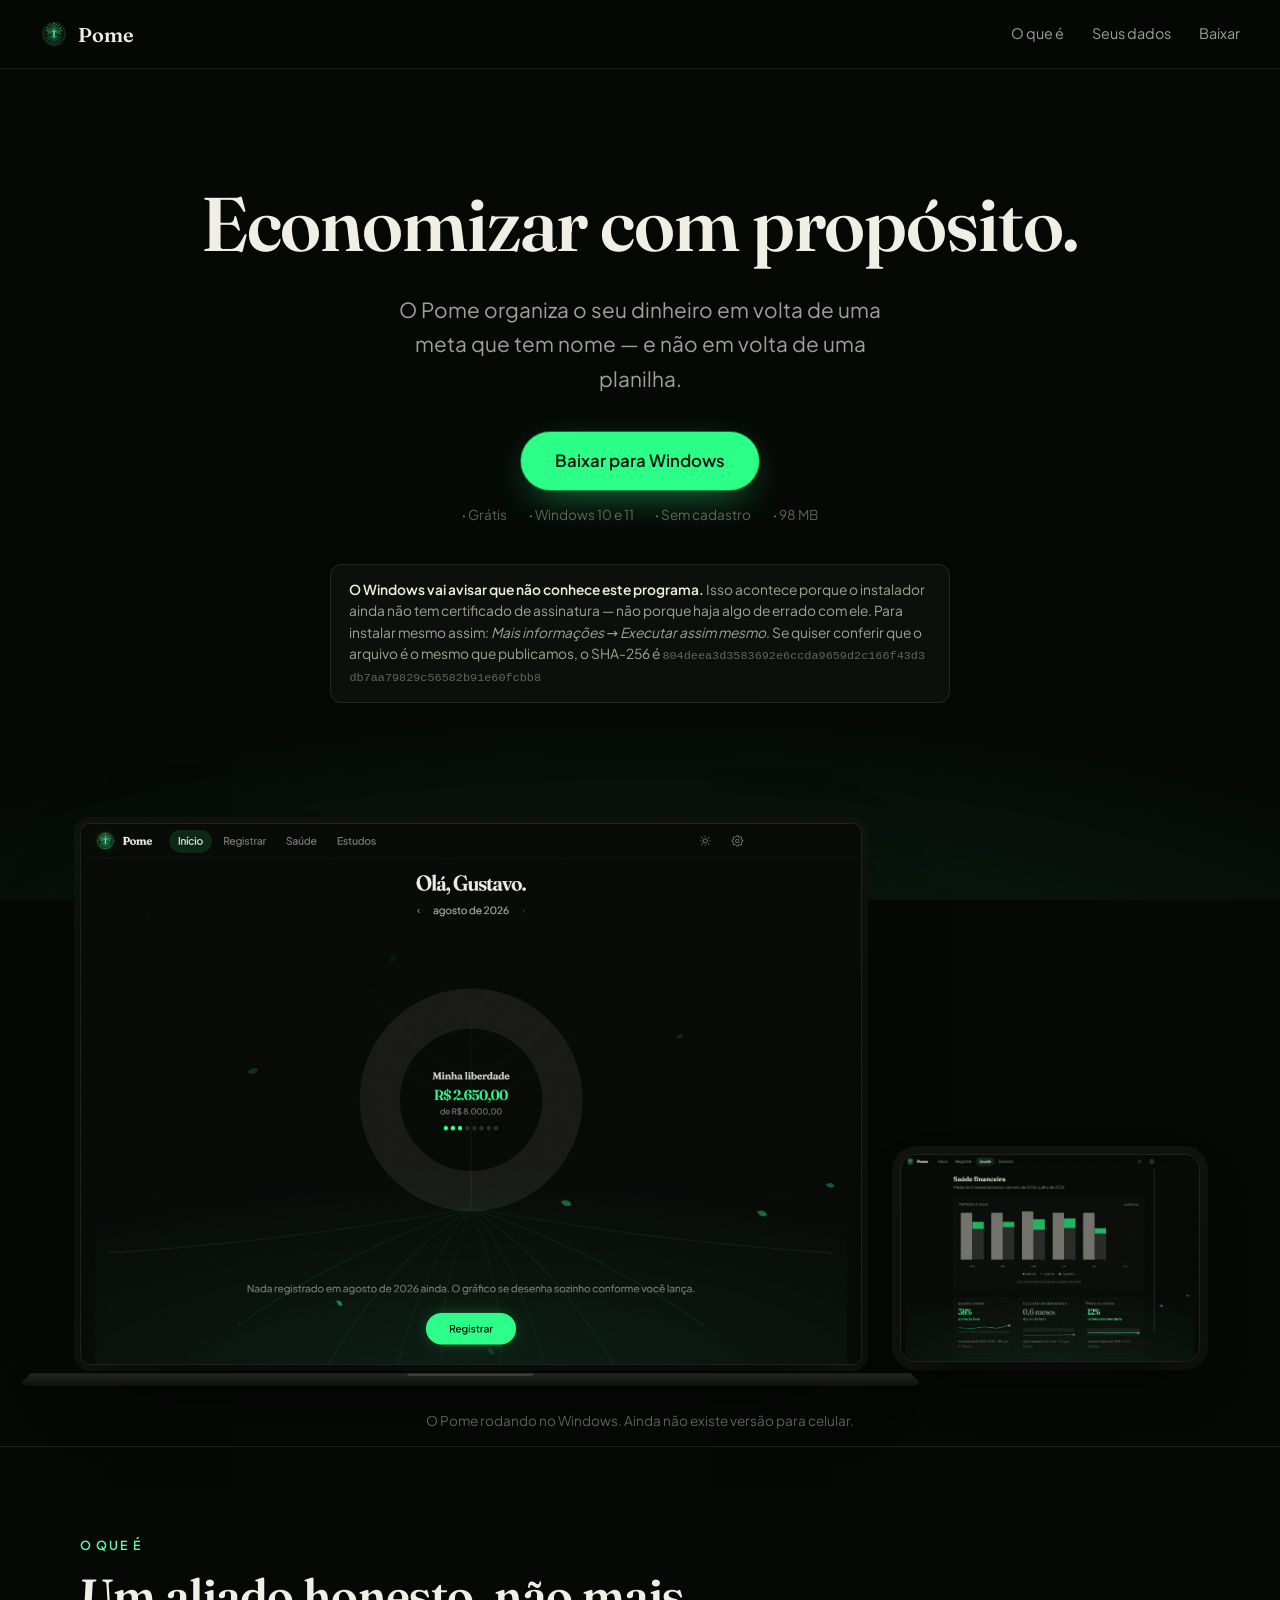
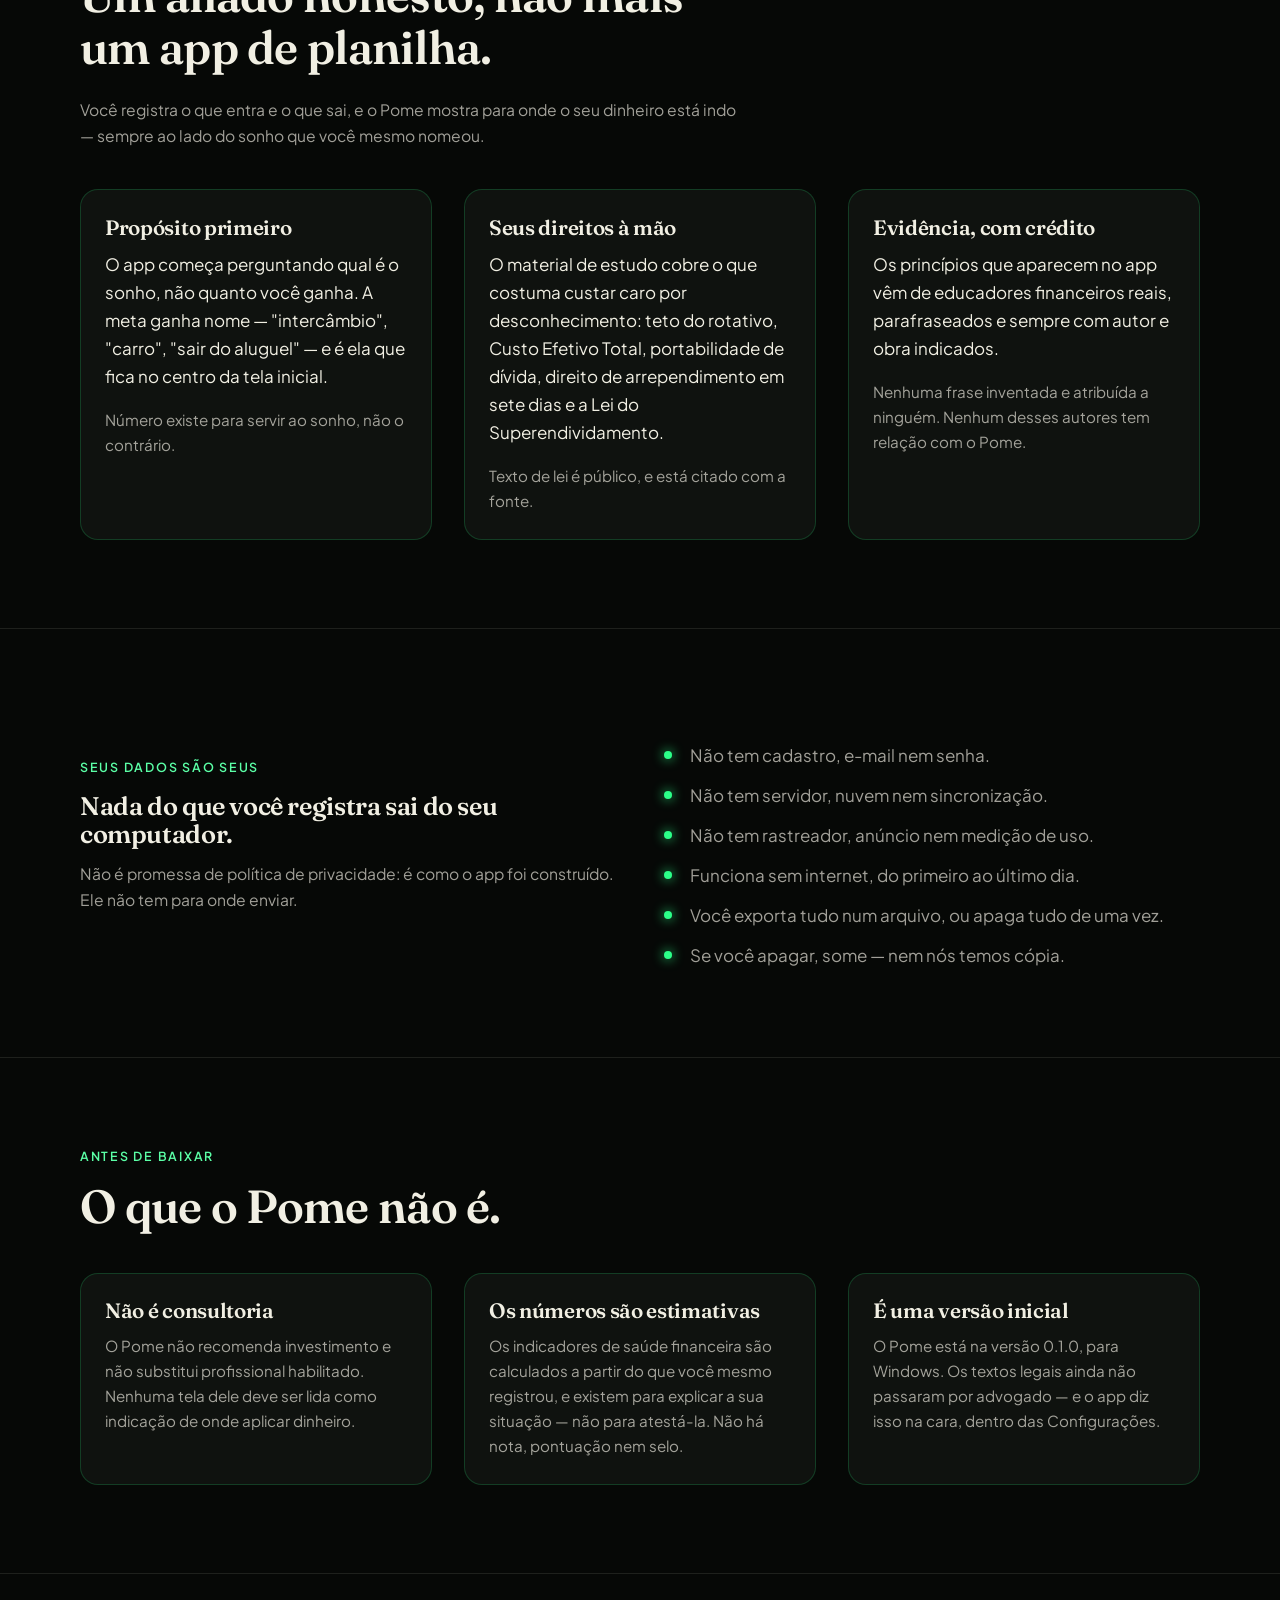
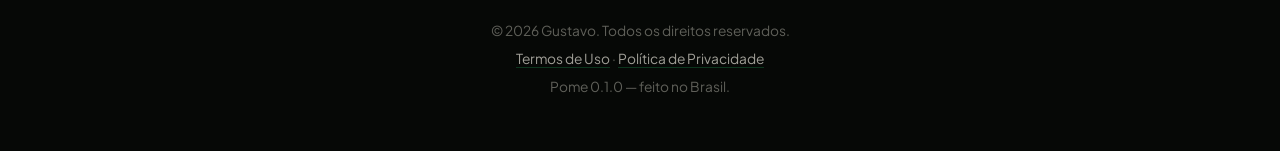
==== index.html @ c5eae6fc "site: primeira publicação A página do Pome, as duas páginas legais e o instalador para Windows.  O q" ====
<!doctype html>
<!--
  Página inicial do site do Pome.

  Escrita à mão — texto de divulgação é redação, e não tem fonte no app. O que
  TEM fonte no app é gerado: os termos, a política e a paleta saem de
  `npm run site`. Ver `scripts/gerar-site.ts`.

  Regra deste arquivo: toda afirmação aqui precisa ser verdadeira sobre o app
  como ele é hoje. Nada de "em breve para Android", nada de depoimento, nada de
  número de usuários, nada de nota ou score — o app não tem nenhum dos quatro.
-->
<html lang="pt-BR">
<head>
  <meta charset="utf-8">
  <meta name="viewport" content="width=device-width, initial-scale=1">
  <title>Pome — economizar com propósito</title>
  <meta name="description" content="Aplicativo gratuito de organização financeira pessoal para Windows. Seus dados ficam no seu computador: sem cadastro, sem servidor, sem rastreador.">
  <meta name="theme-color" content="#060806">

  <meta property="og:title" content="Pome — economizar com propósito">
  <meta property="og:description" content="Organize seu dinheiro em volta de uma meta com nome. Grátis, para Windows, e sem enviar nada para lugar nenhum.">
  <meta property="og:image" content="assets/marca/pome-icone.png">
  <meta property="og:type" content="website">
  <meta property="og:locale" content="pt_BR">

  <link rel="icon" href="assets/marca/pome-icone.svg" type="image/svg+xml">
  <link rel="stylesheet" href="assets/tokens.css">
  <link rel="stylesheet" href="estilo.css">
</head>
<body>
  <header class="barra">
    <a class="marca" href="index.html">
      <img src="assets/marca/pome-emblema.svg" alt="" width="28" height="28">
      <span>Pome</span>
    </a>
    <nav>
      <a href="#o-que-e">O que é</a>
      <a href="#dados">Seus dados</a>
      <a href="#baixar">Baixar</a>
    </nav>
  </header>

  <main>
    <!-- ── Hero ────────────────────────────────────────────────── -->
    <div class="hero envolucro" id="baixar">
      <h1>Economizar com propósito.</h1>
      <p class="linha-fina">
        O Pome organiza o seu dinheiro em volta de uma meta que tem nome — e não
        em volta de uma planilha.
      </p>

      <div class="baixar">
        <!-- O endereço, o tamanho e a impressão digital são preenchidos por
             `assets/versao.js`, que `npm run site` gera medindo o instalador
             de verdade. Nada disso é digitado aqui. -->
        <a class="botao" id="botao-baixar" href="#" download>
          Baixar para Windows
        </a>
        <p class="selos">
          <span>Grátis</span>
          <span>Windows 10 e 11</span>
          <span>Sem cadastro</span>
          <span id="selo-tamanho">98 MB</span>
        </p>
      </div>

      <p class="aviso-windows" id="aviso-windows">
        <strong>O Windows vai avisar que não conhece este programa.</strong>
        Isso acontece porque o instalador ainda não tem certificado de
        assinatura — não porque haja algo de errado com ele. Para instalar
        mesmo assim: <em>Mais informações</em> → <em>Executar assim mesmo</em>.
        Se quiser conferir que o arquivo é o mesmo que publicamos, o SHA-256 é
        <span class="impressao" id="impressao">—</span>
      </p>
    </div>

    <!-- ── Os aparelhos ────────────────────────────────────────── -->
    <div class="envolucro">
      <div class="aparelhos">
        <div class="notebook">
          <div class="tela">
            <img src="assets/telas/home.png" width="1359" height="942"
                 alt="Tela inicial do Pome: a meta 'Minha liberdade' no centro de um anel, com o valor guardado e o mês em foco.">
          </div>
          <div class="base"></div>
        </div>

        <div class="tablet">
          <div class="tela">
            <img src="assets/telas/saude.png" width="1359" height="942"
                 alt="Tela de saúde financeira do Pome: gráfico de entradas e saídas por mês e três indicadores com a faixa recomendada.">
          </div>
        </div>
      </div>
      <p class="legenda">
        O Pome rodando no Windows. Ainda não existe versão para celular.
      </p>
    </div>

    <!-- ── Os três diferenciais ────────────────────────────────── -->
    <section class="faixa" id="o-que-e">
      <div class="envolucro">
        <p class="olho">O que é</p>
        <h2>Um aliado honesto, não mais um app de planilha.</h2>
        <p class="sobrio" style="max-width: 60ch">
          Você registra o que entra e o que sai, e o Pome mostra para onde o seu
          dinheiro está indo — sempre ao lado do sonho que você mesmo nomeou.
        </p>

        <div class="tres">
          <article class="cartao">
            <h3>Propósito primeiro</h3>
            <p>
              O app começa perguntando qual é o sonho, não quanto você ganha. A
              meta ganha nome — "intercâmbio", "carro", "sair do aluguel" — e é
              ela que fica no centro da tela inicial.
            </p>
            <p>Número existe para servir ao sonho, não o contrário.</p>
          </article>

          <article class="cartao">
            <h3>Seus direitos à mão</h3>
            <p>
              O material de estudo cobre o que costuma custar caro por
              desconhecimento: teto do rotativo, Custo Efetivo Total,
              portabilidade de dívida, direito de arrependimento em sete dias e
              a Lei do Superendividamento.
            </p>
            <p>Texto de lei é público, e está citado com a fonte.</p>
          </article>

          <article class="cartao">
            <h3>Evidência, com crédito</h3>
            <p>
              Os princípios que aparecem no app vêm de educadores financeiros
              reais, parafraseados e sempre com autor e obra indicados.
            </p>
            <p>
              Nenhuma frase inventada e atribuída a ninguém. Nenhum desses
              autores tem relação com o Pome.
            </p>
          </article>
        </div>
      </div>
    </section>

    <!-- ── Privacidade como argumento ──────────────────────────── -->
    <section class="faixa" id="dados">
      <div class="envolucro duas-colunas">
        <div>
          <p class="olho">Seus dados são seus</p>
          <h2>Nada do que você registra sai do seu computador.</h2>
          <p class="sobrio">
            Não é promessa de política de privacidade: é como o app foi
            construído. Ele não tem para onde enviar.
          </p>
        </div>
        <ul class="lista-limpa">
          <li>Não tem cadastro, e-mail nem senha.</li>
          <li>Não tem servidor, nuvem nem sincronização.</li>
          <li>Não tem rastreador, anúncio nem medição de uso.</li>
          <li>Funciona sem internet, do primeiro ao último dia.</li>
          <li>Você exporta tudo num arquivo, ou apaga tudo de uma vez.</li>
          <li>Se você apagar, some — nem nós temos cópia.</li>
        </ul>
      </div>
    </section>

    <!-- ── Os limites, ditos por nós mesmos ────────────────────── -->
    <section class="faixa">
      <div class="envolucro">
        <p class="olho">Antes de baixar</p>
        <h2>O que o Pome não é.</h2>
        <div class="tres">
          <article class="cartao">
            <h3>Não é consultoria</h3>
            <p>
              O Pome não recomenda investimento e não substitui profissional
              habilitado. Nenhuma tela dele deve ser lida como indicação de onde
              aplicar dinheiro.
            </p>
          </article>
          <article class="cartao">
            <h3>Os números são estimativas</h3>
            <p>
              Os indicadores de saúde financeira são calculados a partir do que
              você mesmo registrou, e existem para explicar a sua situação — não
              para atestá-la. Não há nota, pontuação nem selo.
            </p>
          </article>
          <article class="cartao">
            <h3>É uma versão inicial</h3>
            <p>
              O Pome está na versão <span id="versao-inline">0.1.0</span>, para
              Windows. Os textos legais ainda não passaram por advogado — e o
              app diz isso na cara, dentro das Configurações.
            </p>
          </article>
        </div>
      </div>
    </section>
  </main>

  <footer class="rodape">
    <p id="direitos">© 2026 Gustavo. Todos os direitos reservados.</p>
    <p>
      <a href="termos.html">Termos de Uso</a> ·
      <a href="privacidade.html">Política de Privacidade</a>
    </p>
    <p>Pome <span id="versao-rodape">0.1.0</span> — feito no Brasil.</p>
  </footer>

  <script src="assets/versao.js"></script>
  <script>
    /*
     * Nada aqui é digitado à mão.
     *
     * `assets/versao.js` é GERADO por `npm run site`, que lê o instalador de
     * verdade em `release/` e mede dele a versão, o tamanho e o SHA-256. Um
     * hash digitado — ou esquecido depois de um build novo — faria a página
     * afirmar que o arquivo é outro; e como o instalador não é assinado, essa
     * impressão é a única conferência que a pessoa tem. Impressão errada é
     * pior que impressão nenhuma, porque parece verificação.
     *
     * Quando o instalador ainda não foi gerado, `POME_RELEASE` vem nulo e a
     * página assume o estado "em preparo" em vez de oferecer um link quebrado.
     */
    (function () {
      const r = window.POME_RELEASE;
      const botao = document.getElementById('botao-baixar');

      if (!r) {
        botao.removeAttribute('href');
        botao.setAttribute('aria-disabled', 'true');
        botao.textContent = 'Instalador em preparo';
        document.getElementById('aviso-windows').hidden = true;
        document.getElementById('selo-tamanho').textContent = '—';
        return;
      }

      botao.href = r.url;
      document.getElementById('selo-tamanho').textContent = r.tamanho;
      document.getElementById('impressao').textContent = r.sha256;
      document.getElementById('versao-inline').textContent = r.versao;
      document.getElementById('versao-rodape').textContent = r.versao;
    })();
  </script>
</body>
</html>
---- assets/tokens.css ----
/* GERADO por scripts/gerar-site.ts — não editar à mão.
   A paleta vem de src/theme/tokens.ts, que é a fonte única da marca. */
:root {
  --bg: #060806;
  --surface: #0F120F;
  --surface-alta: #161A16;
  --neon: #2BFF88;
  --neon-mid: #5BFFA6;
  --neon-soft: #8BFFC2;
  --neon-dim: rgba(43,255,136,0.18);
  --neon-wash: rgba(43,255,136,0.08);
  --cream: #F1EFE3;
  --cream-mid: rgba(241,239,227,0.66);
  --cream-soft: rgba(241,239,227,0.38);
  --border: rgba(43,255,136,0.18);
  --border-neutra: rgba(241,239,227,0.10);
  --entrada: #2BFF88;
  --saida: #FF6B6B;
  --atencao: #FFC857;
  --fonte-titulo: 'Fraunces', Georgia, serif;
  --fonte-corpo: 'Plus Jakarta Sans', system-ui, -apple-system, sans-serif;
}
---- estilo.css ----
/**
 * Folha de estilo do site do Pome.
 *
 * Escrita à mão. A paleta NÃO está aqui: ela vem de `assets/tokens.css`, que é
 * gerado de `src/theme/tokens.ts` por `npm run site`. Se uma cor precisar
 * mudar, ela muda no app — senão o site e o produto passam a discordar sobre
 * qual é o verde do Pome.
 *
 * Sem framework, sem build, sem requisição para fora: o site que anuncia um
 * app sem rastreador não pode pedir fonte emprestada a um terceiro que
 * registra o IP de quem visita.
 */

/* ── Fontes, servidas do próprio site ─────────────────────────── */

@font-face {
  font-family: 'Fraunces';
  src: url('assets/fontes/fraunces.woff2') format('woff2');
  font-weight: 100 900;
  font-display: swap;
}

@font-face {
  font-family: 'Plus Jakarta Sans';
  src: url('assets/fontes/plus-jakarta-sans.woff2') format('woff2');
  font-weight: 200 800;
  font-display: swap;
}

/* ── Base ──────────────────────────────────────────────────────── */

*,
*::before,
*::after {
  box-sizing: border-box;
}

body {
  margin: 0;
  background: var(--bg);
  color: var(--cream);
  font-family: var(--fonte-corpo);
  font-size: 17px;
  line-height: 1.65;
  -webkit-font-smoothing: antialiased;

  /* O halo verde subindo do rodapé é o mesmo do app: a árvore que ilumina o
     preto por baixo. Fixo, para não "descolar" da página durante a rolagem. */
  background-image: radial-gradient(
    120% 60% at 50% 118%,
    rgba(43, 255, 136, 0.16) 0%,
    rgba(43, 255, 136, 0.05) 38%,
    transparent 68%
  );
  background-attachment: fixed;
}

h1,
h2,
h3 {
  font-family: var(--fonte-titulo);
  font-weight: 600;
  line-height: 1.12;
  letter-spacing: -0.015em;
  margin: 0 0 0.5em;
}

p {
  margin: 0 0 1em;
}

a {
  color: var(--neon);
  text-decoration-color: var(--neon-dim);
  text-underline-offset: 3px;
}

a:hover {
  text-decoration-color: currentColor;
}

/* Foco visível é acessibilidade, não enfeite: quem navega por teclado precisa
   enxergar onde está. */
:focus-visible {
  outline: 2px solid var(--neon);
  outline-offset: 3px;
  border-radius: 4px;
}

img {
  max-width: 100%;
  height: auto;
  display: block;
}

.envolucro {
  width: min(1120px, 100% - 2.5rem);
  margin-inline: auto;
}

/* ── Barra do topo ─────────────────────────────────────────────── */

.barra {
  display: flex;
  align-items: center;
  justify-content: space-between;
  gap: 1rem;
  padding: 1.1rem clamp(1.25rem, 4vw, 2.5rem);
  border-bottom: 1px solid var(--border-neutra);
  position: sticky;
  top: 0;
  z-index: 10;
  background: rgba(6, 8, 6, 0.82);
  backdrop-filter: blur(10px);
}

.marca {
  display: inline-flex;
  align-items: center;
  gap: 0.6rem;
  color: var(--cream);
  text-decoration: none;
  font-family: var(--fonte-titulo);
  font-weight: 600;
  font-size: 1.25rem;
}

.barra nav {
  display: flex;
  gap: clamp(0.9rem, 3vw, 1.75rem);
  font-size: 0.9rem;
}

.barra nav a {
  color: var(--cream-mid);
  text-decoration: none;
}

.barra nav a:hover {
  color: var(--cream);
}

/* ── Hero ──────────────────────────────────────────────────────── */

.hero {
  padding: clamp(3.5rem, 11vw, 7rem) 0 clamp(2rem, 5vw, 3.5rem);
  text-align: center;
}

.hero h1 {
  font-size: clamp(2.6rem, 7.5vw, 4.75rem);
  margin-bottom: 0.35em;
}

.hero .linha-fina {
  font-size: clamp(1.05rem, 2.4vw, 1.3rem);
  color: var(--cream-mid);
  max-width: 34ch;
  margin-inline: auto;
}

/* ── Download ──────────────────────────────────────────────────── */

.baixar {
  margin-top: 2.25rem;
  display: flex;
  flex-direction: column;
  align-items: center;
  gap: 0.85rem;
}

.botao {
  display: inline-flex;
  align-items: center;
  gap: 0.6rem;
  background: var(--neon);
  color: #04170c;
  font-weight: 600;
  font-size: 1.05rem;
  padding: 0.95rem 2.1rem;
  border-radius: 999px;
  text-decoration: none;
  border: 0;
  cursor: pointer;
  transition: transform 0.15s ease, box-shadow 0.15s ease;
  box-shadow: 0 0 0 1px rgba(43, 255, 136, 0.35), 0 12px 40px -12px rgba(43, 255, 136, 0.55);
}

.botao:hover {
  transform: translateY(-1px);
  box-shadow: 0 0 0 1px rgba(43, 255, 136, 0.5), 0 16px 46px -12px rgba(43, 255, 136, 0.7);
}

.selos {
  display: flex;
  flex-wrap: wrap;
  justify-content: center;
  gap: 0.5rem 1.35rem;
  font-size: 0.85rem;
  color: var(--cream-soft);
}

.selos span::before {
  content: '· ';
  color: var(--neon-mid);
}

/* O aviso do SmartScreen. Some quando o instalador for assinado — até lá,
   esconder o aviso seria deixar a pessoa achar que baixou vírus. */
.aviso-windows {
  max-width: 62ch;
  margin: 1.5rem auto 0;
  padding: 0.9rem 1.15rem;
  border: 1px solid var(--border-neutra);
  border-radius: 12px;
  background: rgba(241, 239, 227, 0.03);
  font-size: 0.86rem;
  line-height: 1.55;
  color: var(--cream-mid);
  text-align: left;
}

.aviso-windows strong {
  color: var(--cream);
  font-weight: 600;
}

.impressao {
  font-family: ui-monospace, 'Cascadia Mono', Menlo, monospace;
  font-size: 0.74rem;
  color: var(--cream-soft);
  word-break: break-all;
}

/* ── Molduras dos aparelhos, em CSS puro ───────────────────────── */

.aparelhos {
  display: flex;
  align-items: flex-end;
  justify-content: center;
  gap: clamp(1rem, 3vw, 2.5rem);
  margin: clamp(2rem, 6vw, 4rem) 0 1rem;
  flex-wrap: wrap;
}

.notebook {
  width: min(720px, 100%);
  flex: 1 1 420px;
}

.notebook .tela,
.tablet .tela {
  background: #000;
  border: 1px solid rgba(241, 239, 227, 0.14);
  border-radius: 10px;
  overflow: hidden;
  box-shadow: 0 30px 80px -30px rgba(0, 0, 0, 0.9), 0 0 0 6px #101310;
}

/* A base do notebook: um trapézio, que é o que dá a leitura de "tampa aberta"
   sem precisar de imagem de aparelho nenhum — e sem imitar marca de ninguém. */
.notebook .base {
  height: 13px;
  margin: 8px auto 0;
  width: 116%;
  margin-left: -8%;
  background: linear-gradient(#232723, #0d100d);
  border-radius: 0 0 12px 12px;
  clip-path: polygon(1.5% 0, 98.5% 0, 100% 100%, 0 100%);
}

.notebook .base::after {
  content: '';
  display: block;
  width: 14%;
  height: 3px;
  margin: 0 auto;
  border-radius: 0 0 4px 4px;
  background: rgba(241, 239, 227, 0.12);
}

.tablet {
  width: min(330px, 60%);
  flex: 0 1 300px;
  padding-bottom: 1.5rem;
}

.tablet .tela {
  border-radius: 16px;
  box-shadow: 0 24px 60px -24px rgba(0, 0, 0, 0.9), 0 0 0 8px #101310;
}

.legenda {
  text-align: center;
  font-size: 0.85rem;
  color: var(--cream-soft);
  margin-top: 1.5rem;
}

/* ── Seções ────────────────────────────────────────────────────── */

section.faixa {
  padding: clamp(3rem, 8vw, 5.5rem) 0;
  border-top: 1px solid var(--border-neutra);
}

section.faixa > .envolucro > h2 {
  font-size: clamp(1.9rem, 4.5vw, 2.9rem);
  max-width: 20ch;
}

.olho {
  font-size: 0.78rem;
  letter-spacing: 0.14em;
  text-transform: uppercase;
  color: var(--neon-mid);
  margin-bottom: 0.9rem;
  font-weight: 600;
}

.tres {
  display: grid;
  grid-template-columns: repeat(auto-fit, minmax(270px, 1fr));
  gap: clamp(1.25rem, 3vw, 2rem);
  margin-top: 2.5rem;
}

.cartao {
  background: var(--surface);
  border: 1px solid var(--border);
  border-radius: 18px;
  padding: 1.6rem 1.5rem;
}

.cartao h3 {
  font-size: 1.3rem;
}

.cartao p:last-child {
  margin-bottom: 0;
  color: var(--cream-mid);
  font-size: 0.95rem;
}

.duas-colunas {
  display: grid;
  grid-template-columns: repeat(auto-fit, minmax(300px, 1fr));
  gap: clamp(1.5rem, 4vw, 3rem);
  align-items: center;
}

.lista-limpa {
  list-style: none;
  padding: 0;
  margin: 1.5rem 0 0;
  display: grid;
  gap: 0.75rem;
}

.lista-limpa li {
  padding-left: 1.6rem;
  position: relative;
  color: var(--cream-mid);
}

.lista-limpa li::before {
  content: '';
  position: absolute;
  left: 0;
  top: 0.62em;
  width: 8px;
  height: 8px;
  border-radius: 50%;
  background: var(--neon);
  box-shadow: 0 0 12px var(--neon);
}

.sobrio {
  color: var(--cream-mid);
  font-size: 0.98rem;
}

/* ── Rodapé ────────────────────────────────────────────────────── */

.rodape {
  border-top: 1px solid var(--border-neutra);
  padding: 2.5rem clamp(1.25rem, 4vw, 2.5rem) 3rem;
  text-align: center;
  color: var(--cream-soft);
  font-size: 0.86rem;
}

.rodape p {
  margin: 0.35rem 0;
}

.rodape a {
  color: var(--cream-mid);
}

/* ── Páginas de documento (termos e privacidade) ───────────────── */

body.documento main {
  width: min(70ch, 100% - 2.5rem);
  margin-inline: auto;
  padding: clamp(2.5rem, 7vw, 4.5rem) 0 1rem;
}

body.documento h1 {
  font-size: clamp(2.1rem, 5.5vw, 3rem);
}

body.documento h2 {
  font-size: 1.35rem;
  margin-top: 2.5rem;
}

body.documento .meta {
  color: var(--cream-soft);
  font-size: 0.85rem;
  margin-top: -0.5em;
}

body.documento .resumo {
  background: var(--surface);
  border: 1px solid var(--border);
  border-radius: 16px;
  padding: 1.4rem 1.5rem 1.5rem;
  margin: 2rem 0 1rem;
}

body.documento .resumo h2 {
  margin-top: 0;
  font-size: 1.05rem;
  color: var(--neon-mid);
  letter-spacing: 0.06em;
  text-transform: uppercase;
}

body.documento .resumo ul {
  margin: 0;
  padding-left: 1.15rem;
  color: var(--cream-mid);
}

body.documento p {
  color: rgba(241, 239, 227, 0.86);
}

/* ── Movimento ─────────────────────────────────────────────────── */

@media (prefers-reduced-motion: reduce) {
  *,
  *::before,
  *::after {
    animation-duration: 0.001ms !important;
    animation-iteration-count: 1 !important;
    transition-duration: 0.001ms !important;
    scroll-behavior: auto !important;
  }
}
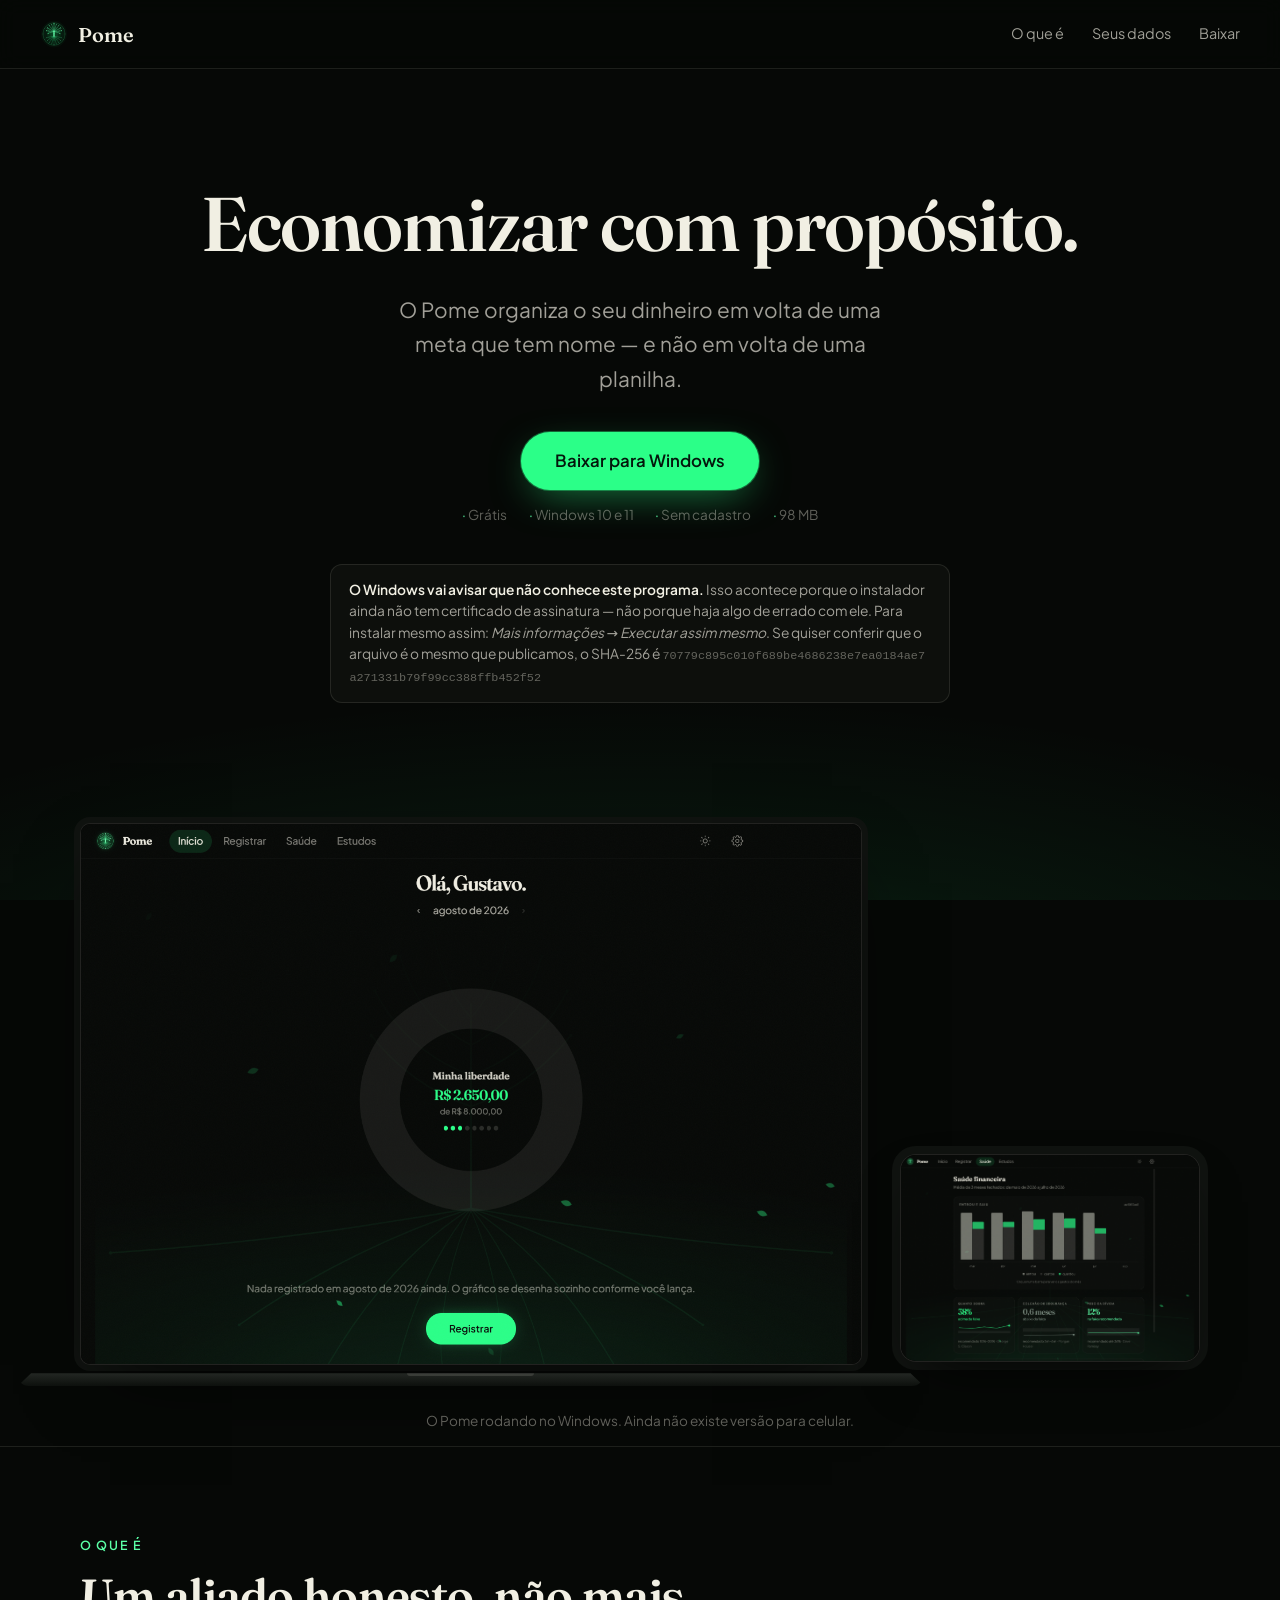
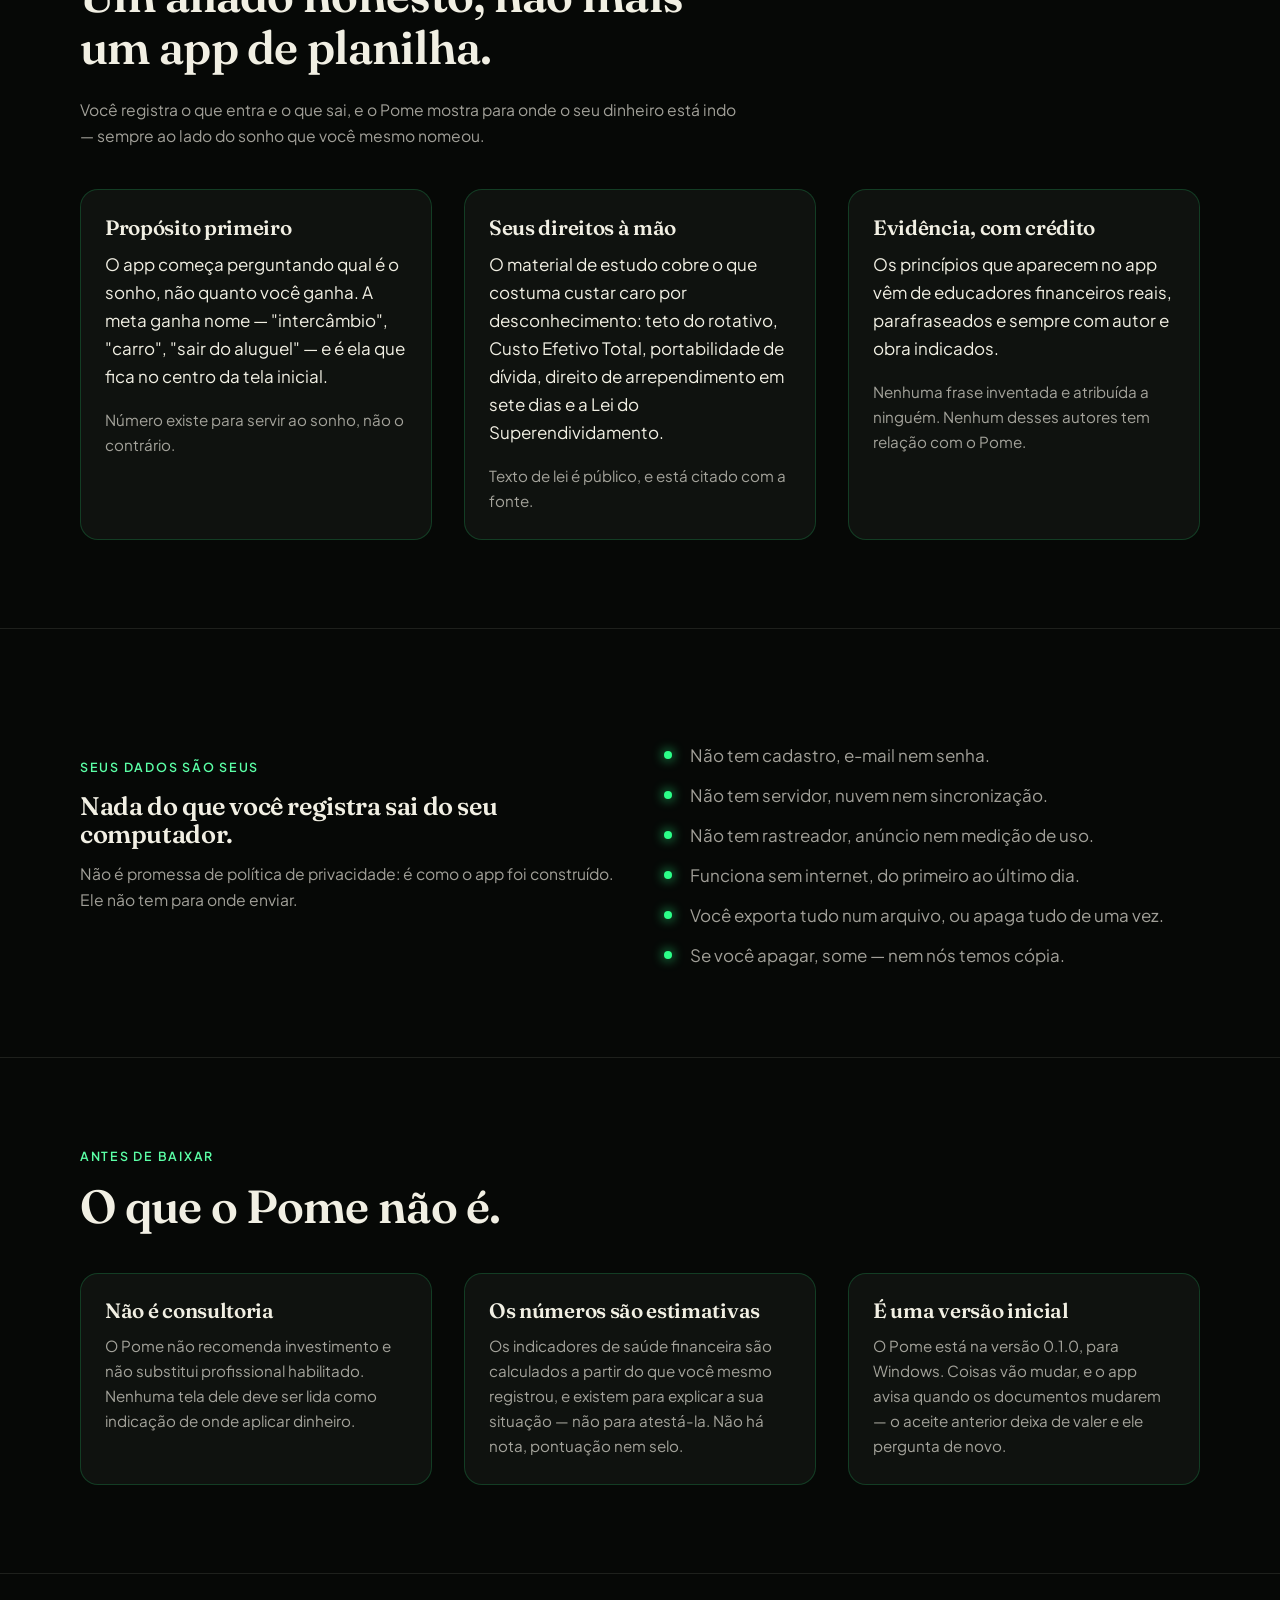
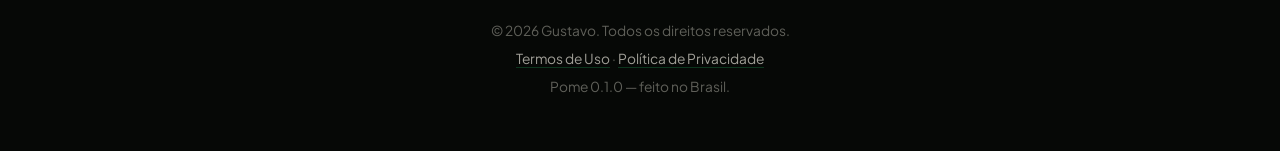
==== commit a74df5fc: "site: documentos na versão 2026-08-25, e o instalador reconstruído Saiu a seção "Pendente de revisão" ====
--- a/index.html
+++ b/index.html
@@ -193,8 +193,8 @@
             <h3>É uma versão inicial</h3>
             <p>
               O Pome está na versão <span id="versao-inline">0.1.0</span>, para
-              Windows. Os textos legais ainda não passaram por advogado — e o
-              app diz isso na cara, dentro das Configurações.
+              Windows. Coisas vão mudar, e o app avisa quando os documentos
+              mudarem — o aceite anterior deixa de valer e ele pergunta de novo.
             </p>
           </article>
         </div>
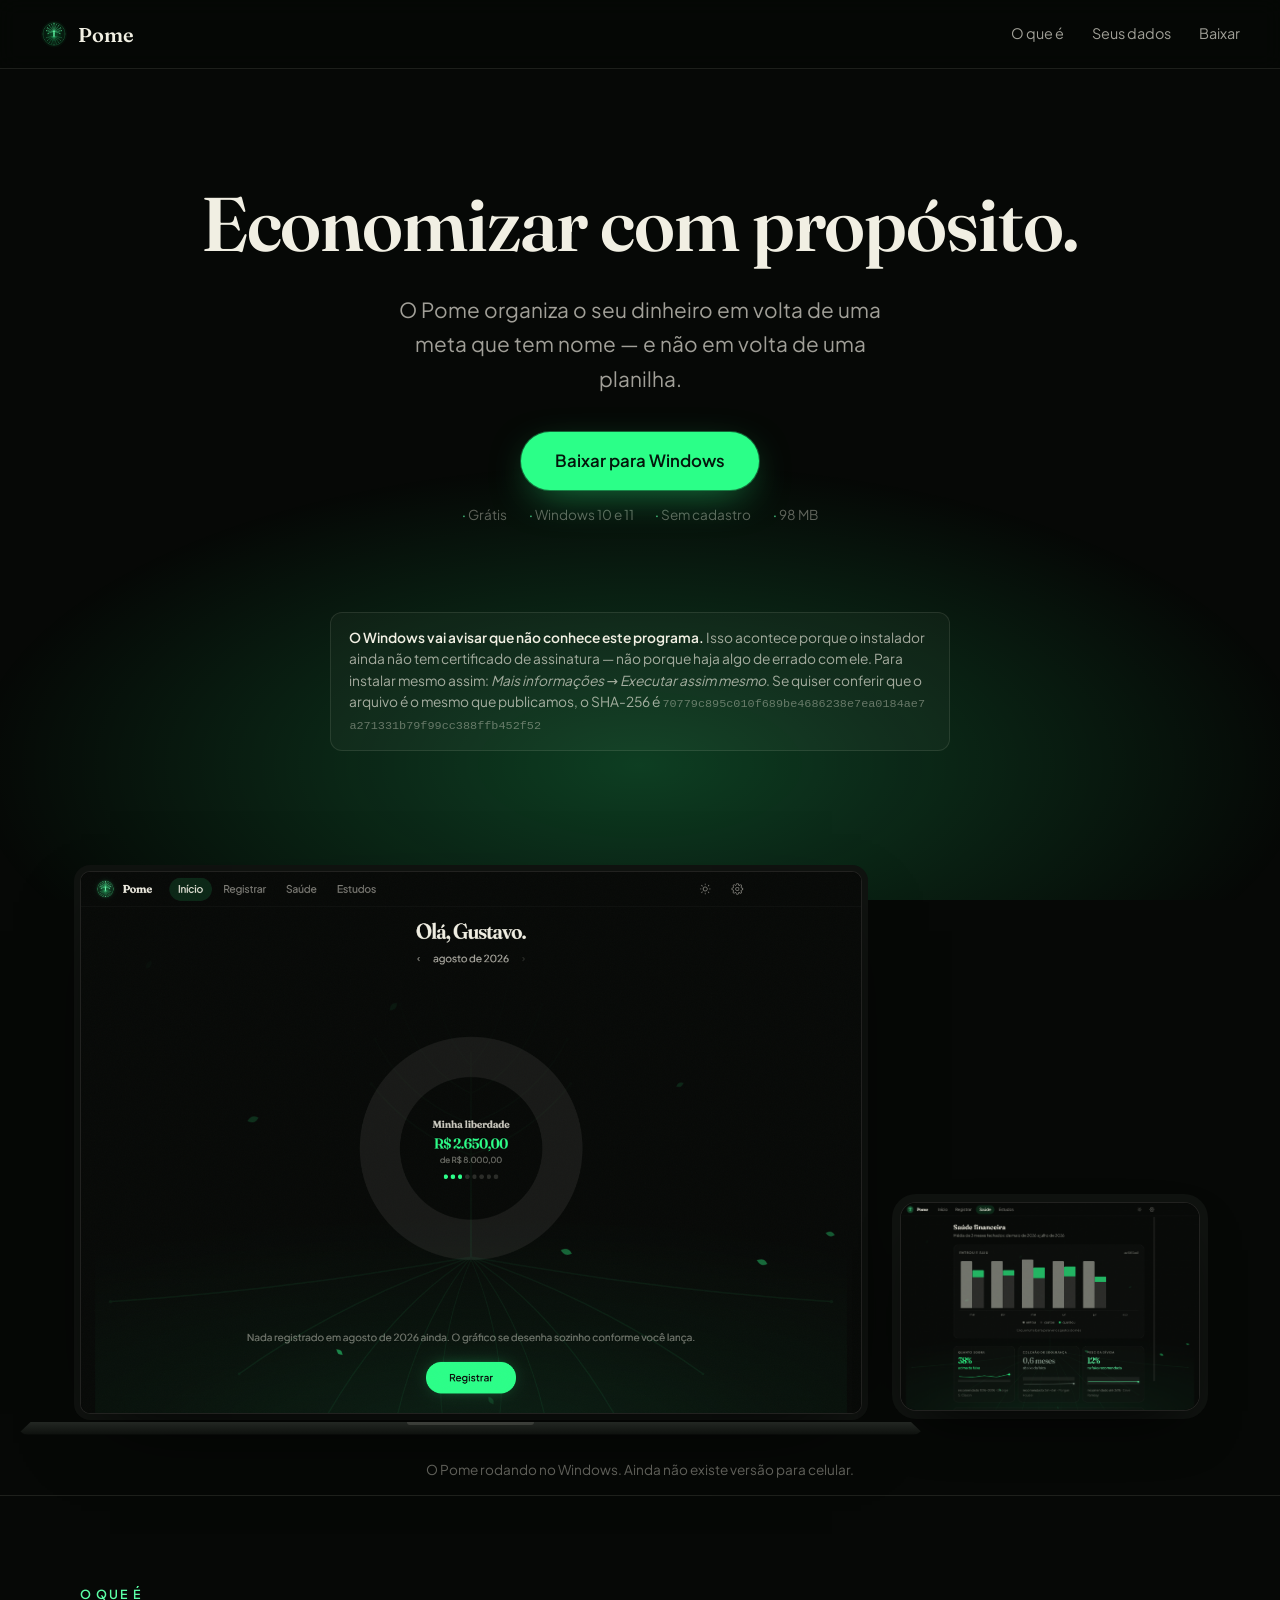
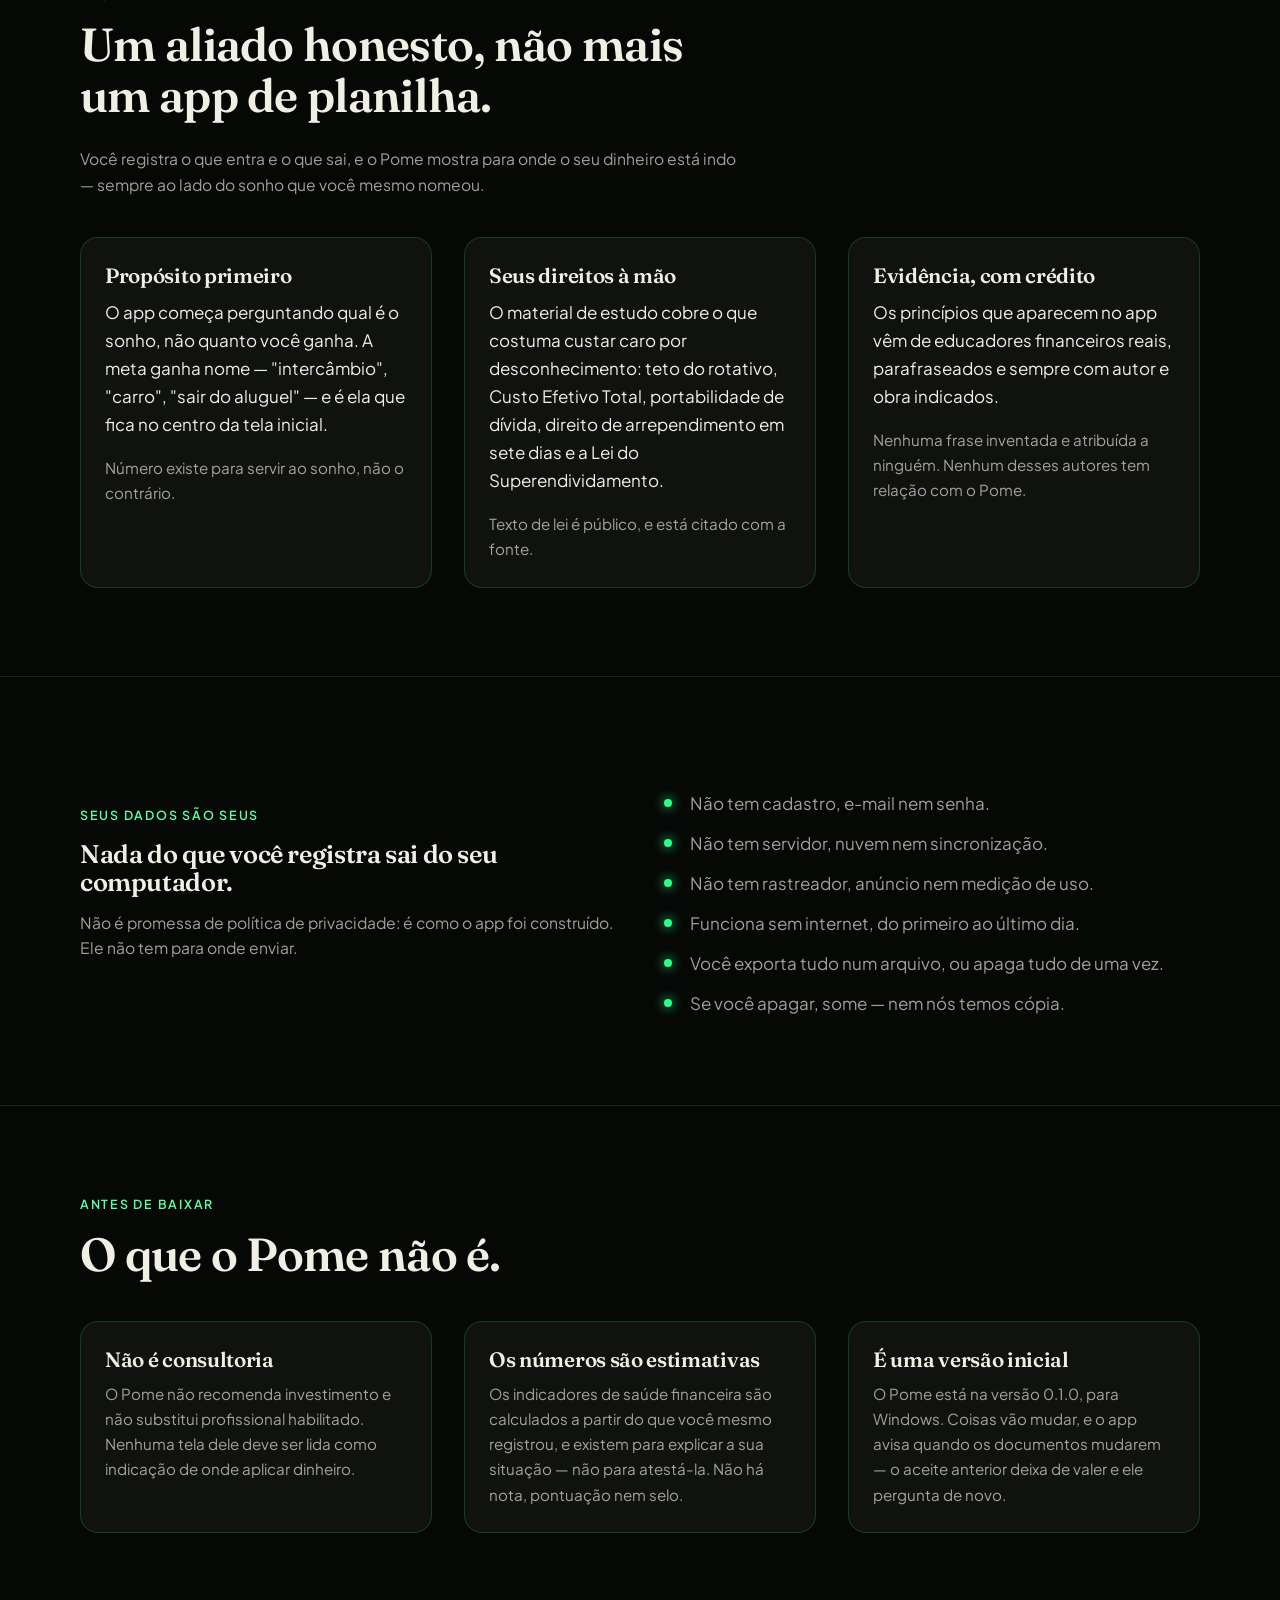
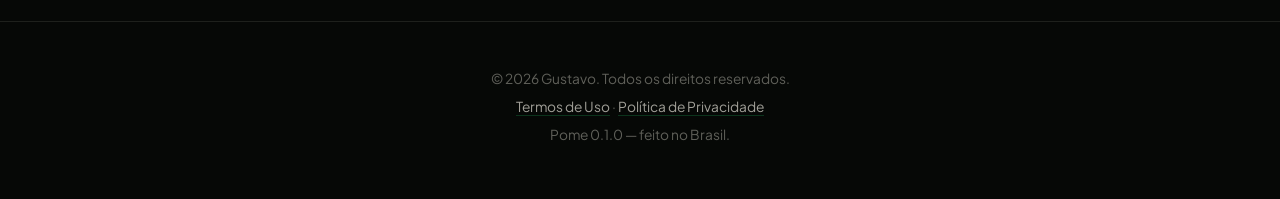
==== commit b75029d8: "site: o ambiente da árvore, e um botão que confirma o clique O halo do rodapé respira e oito folhas " ====
--- a/index.html
+++ b/index.html
@@ -29,6 +29,24 @@
   <link rel="stylesheet" href="estilo.css">
 </head>
 <body>
+  <!-- Decoração pura: não é narrada por leitor de tela e não intercepta
+       clique. As folhas usam o mesmo desenho da árvore do app — uma gota de
+       dois arcos — e cada uma carrega a própria duração e o próprio atraso,
+       porque dez folhas com o mesmo ritmo caem como se fossem uma só. Os
+       atrasos são negativos: a página abre com as folhas já em queda. -->
+  <div class="ambiente" aria-hidden="true">
+    <div class="halo"></div>
+
+    <span class="folha" style="left: 8%;  animation-duration: 26s; animation-delay: -4s;  --folha-opacidade: 0.30"><svg width="11" height="15" viewBox="0 0 12 16" fill="none"><path d="M6 1 C10 5, 10 11, 6 15 C2 11, 2 5, 6 1 Z" fill="currentColor" opacity="0.55"/><path d="M6 2 L6 14" stroke="currentColor" stroke-width="0.5" opacity="0.5"/></svg></span>
+    <span class="folha" style="left: 19%; animation-duration: 34s; animation-delay: -17s; --folha-opacidade: 0.20"><svg width="9" height="12" viewBox="0 0 12 16" fill="none"><path d="M6 1 C10 5, 10 11, 6 15 C2 11, 2 5, 6 1 Z" fill="currentColor" opacity="0.55"/></svg></span>
+    <span class="folha" style="left: 31%; animation-duration: 22s; animation-delay: -9s;  --folha-opacidade: 0.38"><svg width="13" height="17" viewBox="0 0 12 16" fill="none"><path d="M6 1 C10 5, 10 11, 6 15 C2 11, 2 5, 6 1 Z" fill="currentColor" opacity="0.55"/><path d="M6 2 L6 14" stroke="currentColor" stroke-width="0.5" opacity="0.5"/></svg></span>
+    <span class="folha" style="left: 44%; animation-duration: 30s; animation-delay: -22s; --folha-opacidade: 0.22"><svg width="10" height="13" viewBox="0 0 12 16" fill="none"><path d="M6 1 C10 5, 10 11, 6 15 C2 11, 2 5, 6 1 Z" fill="currentColor" opacity="0.55"/></svg></span>
+    <span class="folha" style="left: 57%; animation-duration: 24s; animation-delay: -2s;  --folha-opacidade: 0.34"><svg width="12" height="16" viewBox="0 0 12 16" fill="none"><path d="M6 1 C10 5, 10 11, 6 15 C2 11, 2 5, 6 1 Z" fill="currentColor" opacity="0.55"/><path d="M6 2 L6 14" stroke="currentColor" stroke-width="0.5" opacity="0.5"/></svg></span>
+    <span class="folha" style="left: 68%; animation-duration: 32s; animation-delay: -13s; --folha-opacidade: 0.18"><svg width="9" height="12" viewBox="0 0 12 16" fill="none"><path d="M6 1 C10 5, 10 11, 6 15 C2 11, 2 5, 6 1 Z" fill="currentColor" opacity="0.55"/></svg></span>
+    <span class="folha" style="left: 79%; animation-duration: 20s; animation-delay: -7s;  --folha-opacidade: 0.40"><svg width="12" height="16" viewBox="0 0 12 16" fill="none"><path d="M6 1 C10 5, 10 11, 6 15 C2 11, 2 5, 6 1 Z" fill="currentColor" opacity="0.55"/><path d="M6 2 L6 14" stroke="currentColor" stroke-width="0.5" opacity="0.5"/></svg></span>
+    <span class="folha" style="left: 90%; animation-duration: 28s; animation-delay: -19s; --folha-opacidade: 0.26"><svg width="10" height="14" viewBox="0 0 12 16" fill="none"><path d="M6 1 C10 5, 10 11, 6 15 C2 11, 2 5, 6 1 Z" fill="currentColor" opacity="0.55"/></svg></span>
+  </div>
+
   <header class="barra">
     <a class="marca" href="index.html">
       <img src="assets/marca/pome-emblema.svg" alt="" width="28" height="28">
@@ -63,6 +81,9 @@
           <span>Sem cadastro</span>
           <span id="selo-tamanho">98 MB</span>
         </p>
+        <!-- `aria-live` para que quem usa leitor de tela ouça a confirmação:
+             sem isso, o aviso aparece só para quem enxerga a tela. -->
+        <p class="confirmacao" id="confirmacao" role="status" aria-live="polite"></p>
       </div>
 
       <p class="aviso-windows" id="aviso-windows">
@@ -244,6 +265,38 @@
       document.getElementById('impressao').textContent = r.sha256;
       document.getElementById('versao-inline').textContent = r.versao;
       document.getElementById('versao-rodape').textContent = r.versao;
+
+      /*
+       * A confirmação do clique — e o que ela deliberadamente NÃO é.
+       *
+       * Não há barra de progresso: quem baixa é o navegador, e ele já mostra a
+       * dele. Uma segunda barra aqui seria um número inventado, porque esta
+       * página não tem como saber quantos bytes chegaram.
+       *
+       * O que existe é confirmação, e ela resolve um problema real: 98 MB
+       * demoram a aparecer no canto do navegador, e sem sinal nenhum a pessoa
+       * clica de novo achando que não pegou. A navegação segue normalmente —
+       * nada de `preventDefault`, senão o download não acontece.
+       */
+      const confirmacao = document.getElementById('confirmacao');
+      let relogio;
+
+      botao.addEventListener('click', function () {
+        clearTimeout(relogio);
+        botao.classList.remove('baixando');
+        // Forçar o reflow reinicia a animação quando se clica duas vezes
+        // seguidas; sem isto, o segundo clique não acende nada.
+        void botao.offsetWidth;
+        botao.classList.add('baixando');
+
+        confirmacao.textContent = 'O download começou — ' + r.tamanho + '.';
+        confirmacao.classList.add('visivel');
+
+        relogio = setTimeout(function () {
+          confirmacao.classList.remove('visivel');
+          botao.classList.remove('baixando');
+        }, 6000);
+      });
     })();
   </script>
 </body>
--- a/estilo.css
+++ b/estilo.css
@@ -44,15 +44,10 @@
   line-height: 1.65;
   -webkit-font-smoothing: antialiased;
 
-  /* O halo verde subindo do rodapé é o mesmo do app: a árvore que ilumina o
-     preto por baixo. Fixo, para não "descolar" da página durante a rolagem. */
-  background-image: radial-gradient(
-    120% 60% at 50% 118%,
-    rgba(43, 255, 136, 0.16) 0%,
-    rgba(43, 255, 136, 0.05) 38%,
-    transparent 68%
-  );
-  background-attachment: fixed;
+  /* O halo verde NÃO está aqui, e isso é decisão: ele é um elemento próprio
+     (`.halo`, dentro de `.ambiente`) porque precisa respirar, e animar um
+     gradiente de `background` repinta a página inteira a cada quadro. Deixar
+     os dois conviverem somaria duas camadas de verde e lavaria o preto. */
 }
 
 h1,
@@ -96,6 +91,127 @@
 .envolucro {
   width: min(1120px, 100% - 2.5rem);
   margin-inline: auto;
+}
+
+/* ── Ambiente: o halo que respira e as folhas que caem ─────────
+ *
+ * Mesma linguagem do app — ver `ArvoreDeFundo.tsx` e o `estilos.css` do
+ * renderer. Duas regras herdadas de lá, e as duas foram pagas com bug:
+ *
+ * 1. SÓ `opacity` E `transform` ANIMAM. Qualquer outra propriedade tira o
+ *    trabalho da GPU e faz o navegador recalcular layout a cada quadro — numa
+ *    página que rola 3000px, isso aparece como travada na rolagem.
+ * 2. Nada disso pode interceptar clique. `pointer-events: none` no contêiner,
+ *    e `aria-hidden` no HTML: é decoração, e leitor de tela não deve narrar
+ *    folha nenhuma.
+ */
+
+.ambiente {
+  position: fixed;
+  inset: 0;
+  z-index: 0;
+  overflow: hidden;
+  pointer-events: none;
+}
+
+/* O conteúdo sobe acima do ambiente. Sem isto, o halo cobre o texto. */
+.barra,
+main,
+.rodape {
+  position: relative;
+  z-index: 1;
+}
+
+/*
+ * O halo respira. É um elemento próprio, e não o `background` do body, porque
+ * animar gradiente de fundo repinta a página inteira a cada quadro; animar a
+ * opacidade de uma camada é trabalho de GPU.
+ */
+.halo {
+  position: absolute;
+  left: 50%;
+  bottom: -30vh;
+  width: 140vmax;
+  height: 90vh;
+  translate: -50% 0;
+  background: radial-gradient(
+    closest-side,
+    rgba(43, 255, 136, 0.22),
+    rgba(43, 255, 136, 0.06) 55%,
+    transparent 75%
+  );
+  animation: respirar 11s ease-in-out infinite;
+  will-change: opacity, transform;
+}
+
+@keyframes respirar {
+  0%,
+  100% {
+    opacity: 0.55;
+    transform: scale(1);
+  }
+  50% {
+    opacity: 0.9;
+    transform: scale(1.07);
+  }
+}
+
+/*
+ * As folhas.
+ *
+ * Cada uma tem duração e atraso próprios, escritos no HTML — é o que impede
+ * que as dez caiam em fileira, como se fossem uma coisa só. Os atrasos são
+ * NEGATIVOS de propósito: a animação começa no meio do caminho, então quem
+ * abre a página encontra folhas já caindo em vez de um céu vazio esperando.
+ */
+.folha {
+  position: absolute;
+  top: -10%;
+  color: var(--neon);
+  opacity: 0;
+  animation-name: cair;
+  animation-timing-function: linear;
+  animation-iteration-count: infinite;
+  will-change: opacity, transform;
+}
+
+.folha svg {
+  display: block;
+}
+
+@keyframes cair {
+  0% {
+    opacity: 0;
+    transform: translate3d(0, 0, 0) rotate(0deg);
+  }
+  10% {
+    opacity: var(--folha-opacidade, 0.5);
+  }
+  85% {
+    opacity: var(--folha-opacidade, 0.5);
+  }
+  100% {
+    opacity: 0;
+    transform: translate3d(4rem, 115vh, 0) rotate(160deg);
+  }
+}
+
+/*
+ * Movimento reduzido não é "animação mais rápida": é AUSÊNCIA. O bloco geral
+ * no fim deste arquivo zera a duração de tudo, e uma folha com duração zero
+ * congelaria no fim do percurso — dez folhas paradas no rodapé, que é pior do
+ * que folha nenhuma. Então some com elas, e o halo fica parado no meio da
+ * respiração, que é onde ele é bonito.
+ */
+@media (prefers-reduced-motion: reduce) {
+  .folha {
+    display: none;
+  }
+
+  .halo {
+    animation: none;
+    opacity: 0.75;
+  }
 }
 
 /* ── Barra do topo ─────────────────────────────────────────────── */
@@ -191,6 +307,68 @@
   box-shadow: 0 0 0 1px rgba(43, 255, 136, 0.5), 0 16px 46px -12px rgba(43, 255, 136, 0.7);
 }
 
+/*
+ * O botão reage ao clique, e a reação é VERDADEIRA.
+ *
+ * Não é barra de progresso: o navegador é quem baixa, e ele já tem a dele —
+ * inventar uma segunda seria mentir sobre um número que esta página não tem
+ * como saber. O que existe aqui é confirmação: 98 MB demoram a aparecer no
+ * canto do navegador, e sem sinal nenhum a pessoa clica de novo achando que
+ * não pegou.
+ *
+ * O brilho corre uma vez e para. Animação que gira para sempre sugere espera
+ * infinita — e a espera, aqui, é do navegador, não da página.
+ */
+.botao::after {
+  content: '';
+  position: absolute;
+  inset: 0;
+  border-radius: inherit;
+  background: linear-gradient(
+    100deg,
+    transparent 20%,
+    rgba(255, 255, 255, 0.55) 50%,
+    transparent 80%
+  );
+  opacity: 0;
+  pointer-events: none;
+}
+
+.botao {
+  position: relative;
+  overflow: hidden;
+}
+
+.botao.baixando::after {
+  animation: correr 1.1s ease-out 1;
+}
+
+@keyframes correr {
+  0% {
+    opacity: 0.9;
+    transform: translateX(-100%);
+  }
+  100% {
+    opacity: 0;
+    transform: translateX(100%);
+  }
+}
+
+/* O aviso de que o download começou. Entra por baixo do botão e some sozinho. */
+.confirmacao {
+  min-height: 1.4em;
+  font-size: 0.9rem;
+  color: var(--neon-mid);
+  opacity: 0;
+  transform: translateY(-4px);
+  transition: opacity 0.35s ease, transform 0.35s ease;
+}
+
+.confirmacao.visivel {
+  opacity: 1;
+  transform: translateY(0);
+}
+
 .selos {
   display: flex;
   flex-wrap: wrap;
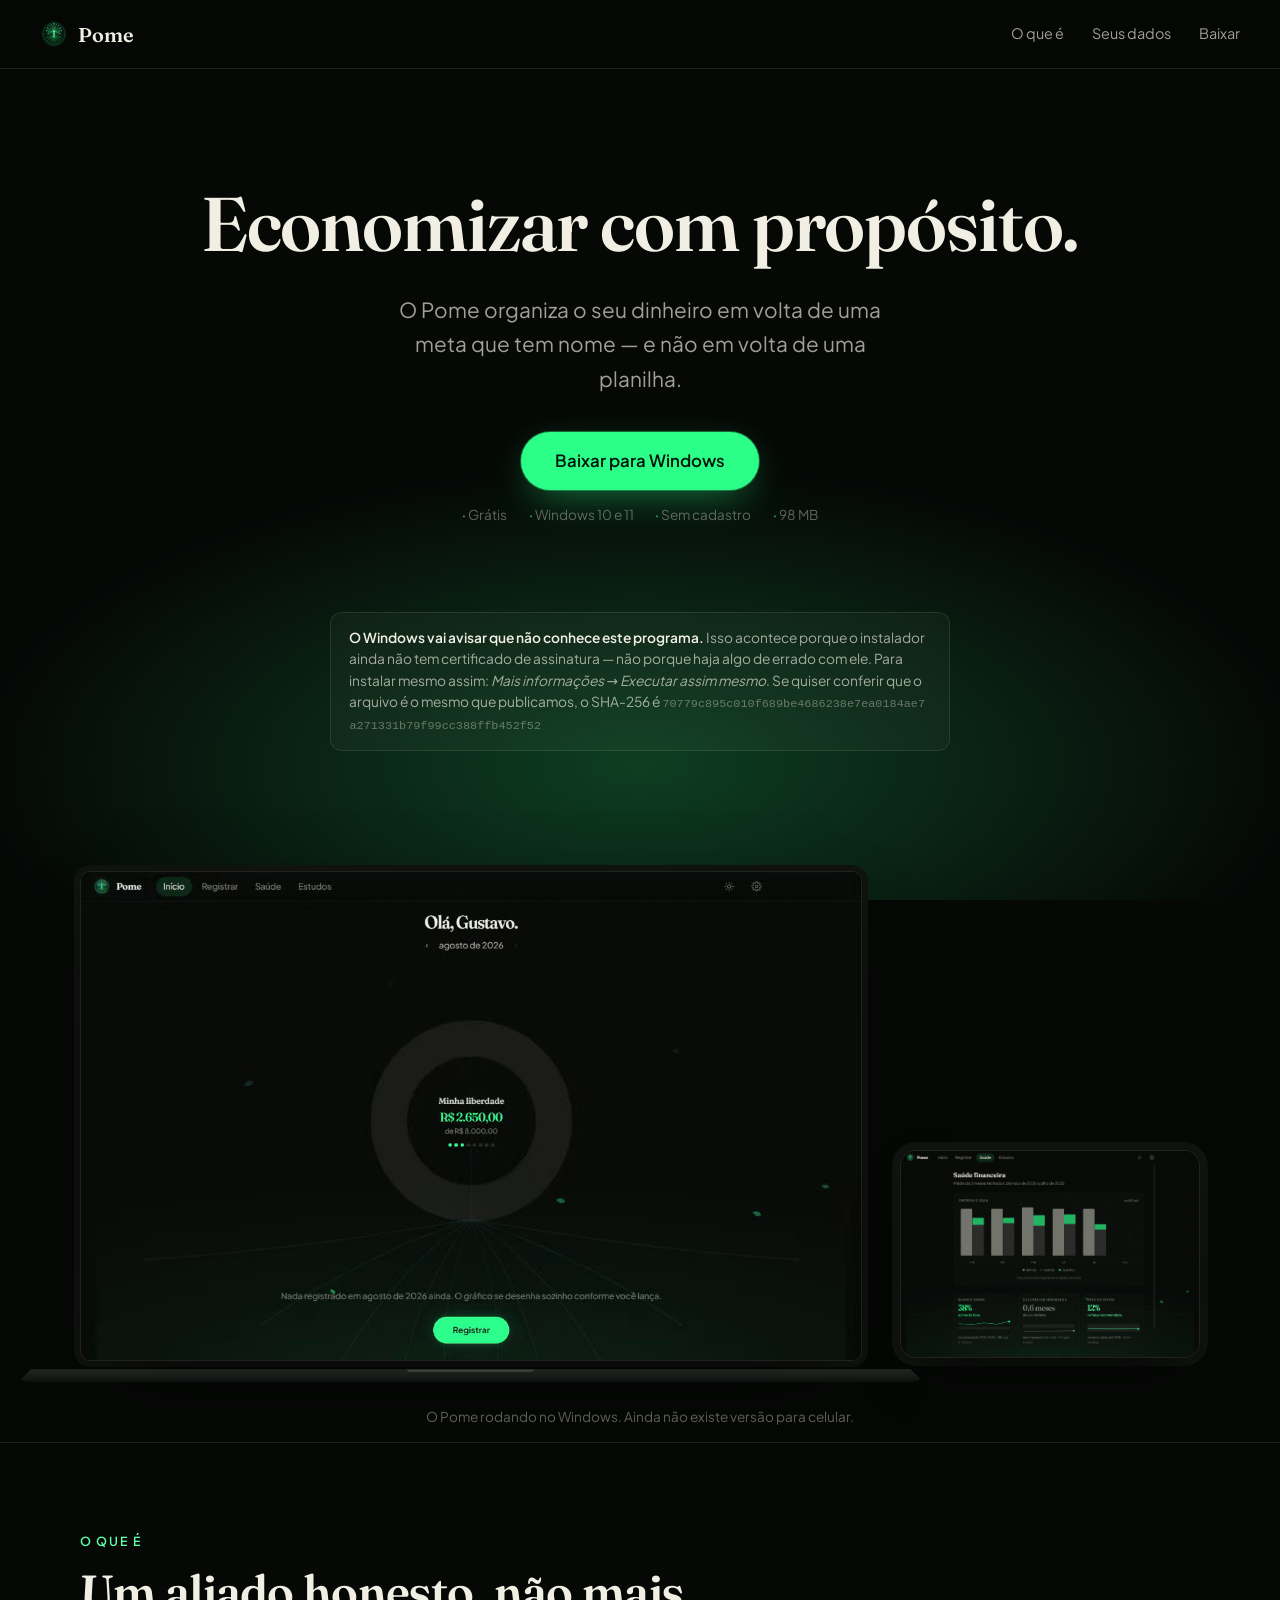
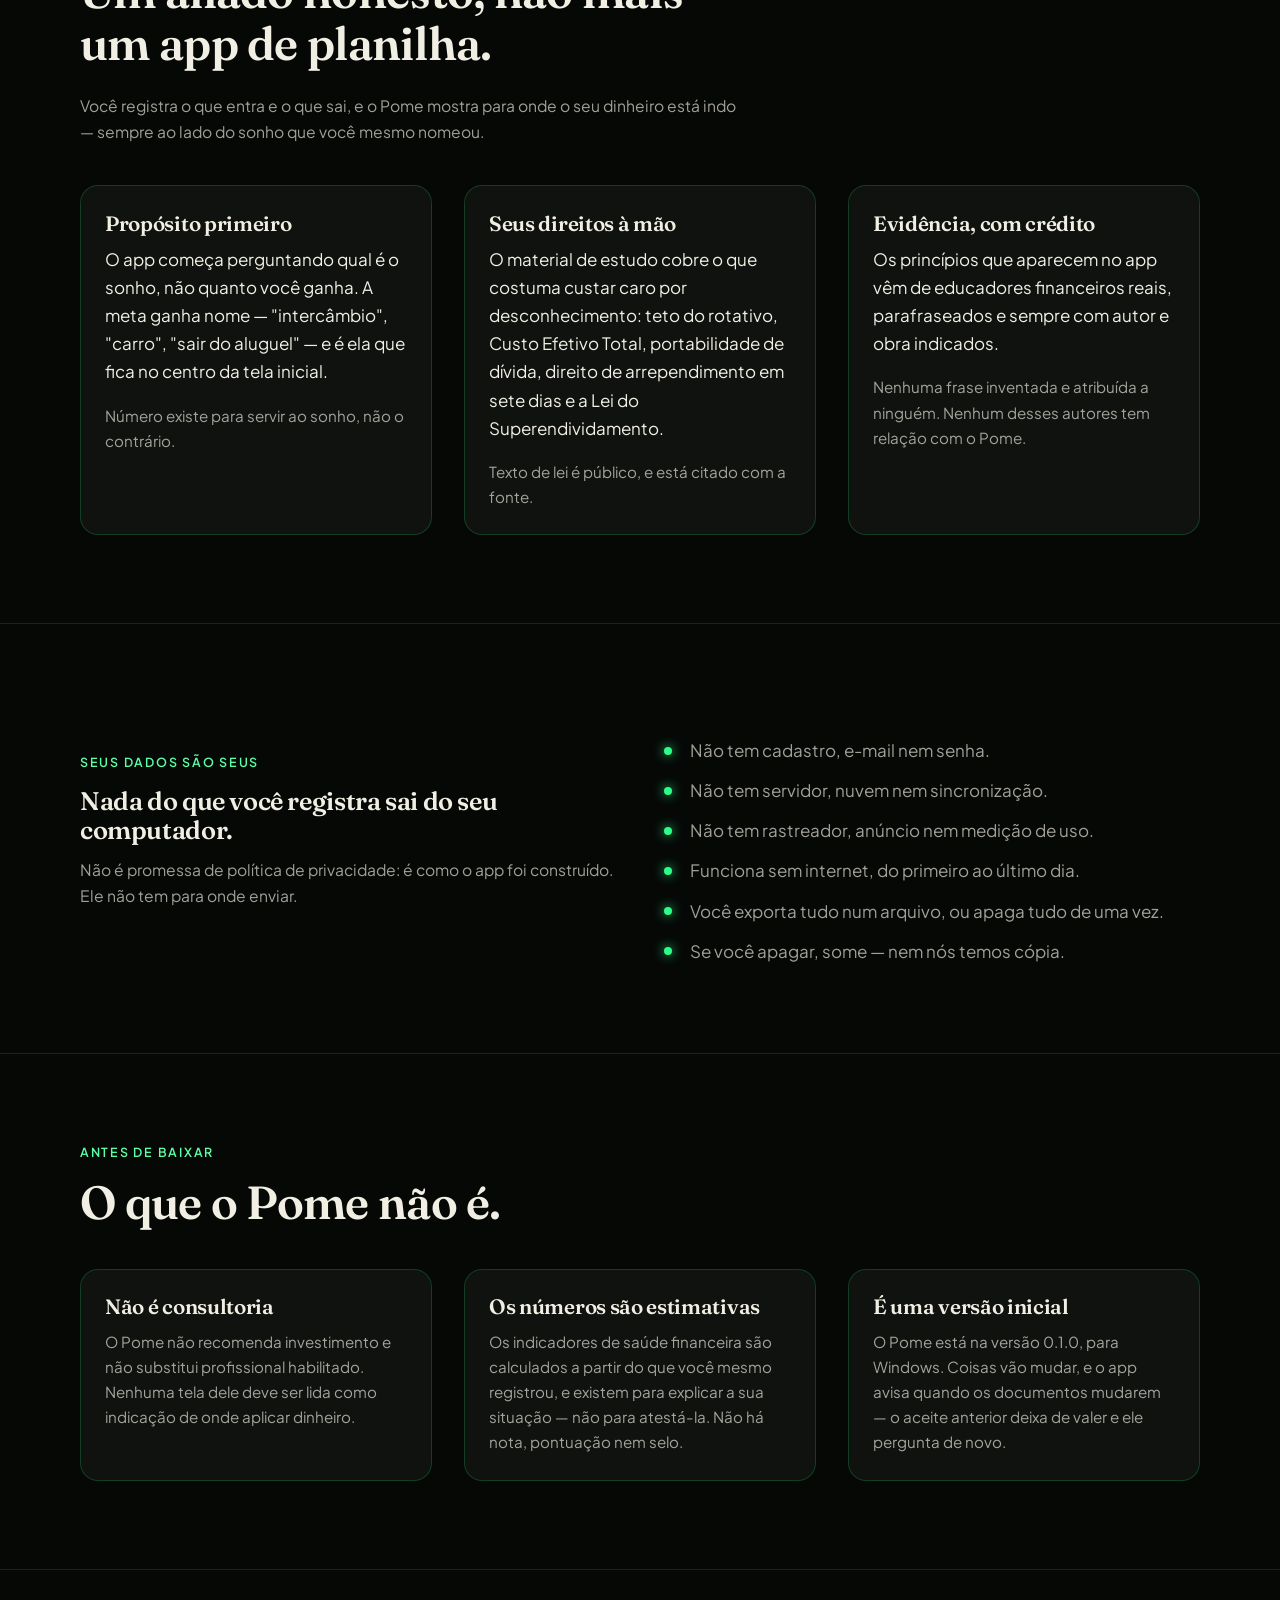
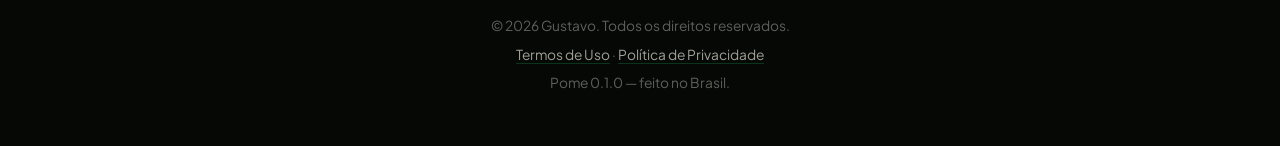
==== commit bbec23e0: "site: vídeo do app funcionando dentro da moldura 23 segundos gravados do Pome de verdade — lançar do" ====
--- a/index.html
+++ b/index.html
@@ -101,8 +101,32 @@
       <div class="aparelhos">
         <div class="notebook">
           <div class="tela">
-            <img src="assets/telas/home.png" width="1359" height="942"
-                 alt="Tela inicial do Pome: a meta 'Minha liberdade' no centro de um anel, com o valor guardado e o mês em foco.">
+            <!--
+              Vídeo do app DE VERDADE, gravado por `npm run demo`: o Chromium
+              do Electron captura a janela enquanto um roteiro digita, lança e
+              navega. Nada aqui é animação desenhada — promessa em página de
+              download vira decepção na instalação.
+
+              `preload="none"` para os 5 MB não saírem antes de alguém ver a
+              página; quem chega e não rola até aqui não paga por eles. O
+              pôster é o que aparece enquanto isso, e é também o que fica
+              quando o sistema pede movimento reduzido.
+            -->
+            <video
+              id="demo"
+              class="demo"
+              width="1278"
+              height="800"
+              poster="assets/video/demo-poster.jpg"
+              preload="none"
+              muted
+              loop
+              playsinline
+              aria-label="Gravação do Pome em uso: lançar dois gastos, ver a rosca do mês se dividir, a saúde financeira e o material de estudo."
+            >
+              <source src="assets/video/demo.webm" type="video/webm">
+              <img src="assets/telas/home.png" alt="Tela inicial do Pome, com a meta no centro do anel.">
+            </video>
           </div>
           <div class="base"></div>
         </div>
@@ -231,6 +255,54 @@
     </p>
     <p>Pome <span id="versao-rodape">0.1.0</span> — feito no Brasil.</p>
   </footer>
+
+  <script>
+    /*
+     * O vídeo só toca quando está à vista, e só se o sistema deixar.
+     *
+     * Três decisões, cada uma com motivo:
+     *
+     * 1. `IntersectionObserver` em vez de `autoplay`: com autoplay puro, os
+     *    5 MB começam a baixar assim que a página abre, mesmo para quem veio
+     *    ler os Termos e nunca vai rolar até aqui.
+     * 2. Pausa ao sair da tela. Vídeo tocando fora de vista gasta bateria de
+     *    quem está lendo outra parte da página.
+     * 3. `prefers-reduced-motion` cancela tudo e deixa o pôster: quem pediu
+     *    menos movimento ao sistema não deve receber vídeo em laço, e o
+     *    controle nativo continua ali para quem quiser assistir mesmo assim.
+     */
+    document.addEventListener('DOMContentLoaded', function () {
+      var video = document.getElementById('demo');
+      if (!video) return;
+
+      var quieto = window.matchMedia('(prefers-reduced-motion: reduce)');
+      if (quieto.matches) {
+        video.setAttribute('controls', '');
+        return;
+      }
+
+      if (!('IntersectionObserver' in window)) {
+        video.setAttribute('controls', '');
+        return;
+      }
+
+      var observador = new IntersectionObserver(
+        function (entradas) {
+          entradas.forEach(function (e) {
+            if (e.isIntersecting) {
+              var p = video.play();
+              if (p && p.catch) p.catch(function () { video.setAttribute('controls', ''); });
+            } else {
+              video.pause();
+            }
+          });
+        },
+        { threshold: 0.35 }
+      );
+
+      observador.observe(video);
+    });
+  </script>
 
   <script src="assets/versao.js"></script>
   <script>
--- a/estilo.css
+++ b/estilo.css
@@ -437,6 +437,13 @@
 
 /* A base do notebook: um trapézio, que é o que dá a leitura de "tampa aberta"
    sem precisar de imagem de aparelho nenhum — e sem imitar marca de ninguém. */
+.demo {
+  display: block;
+  width: 100%;
+  height: auto;
+  background: #060806;
+}
+
 .notebook .base {
   height: 13px;
   margin: 8px auto 0;
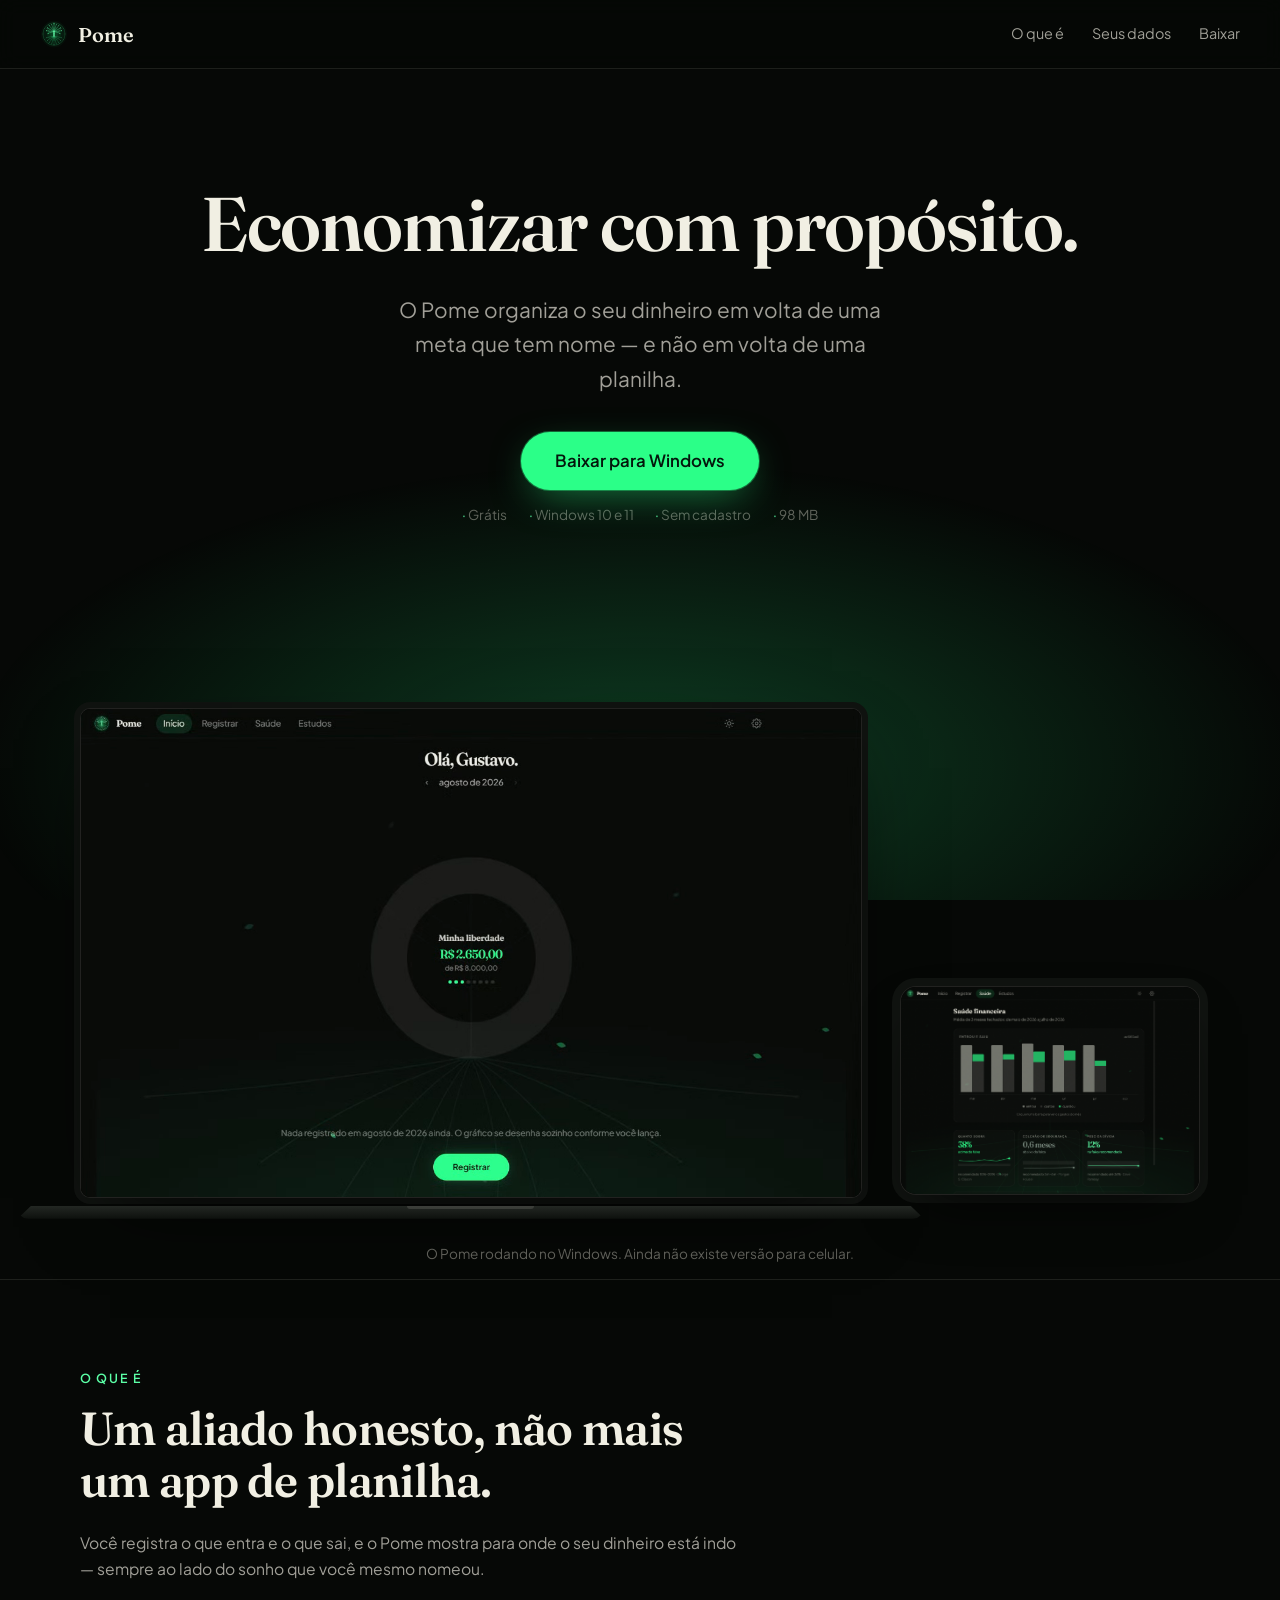
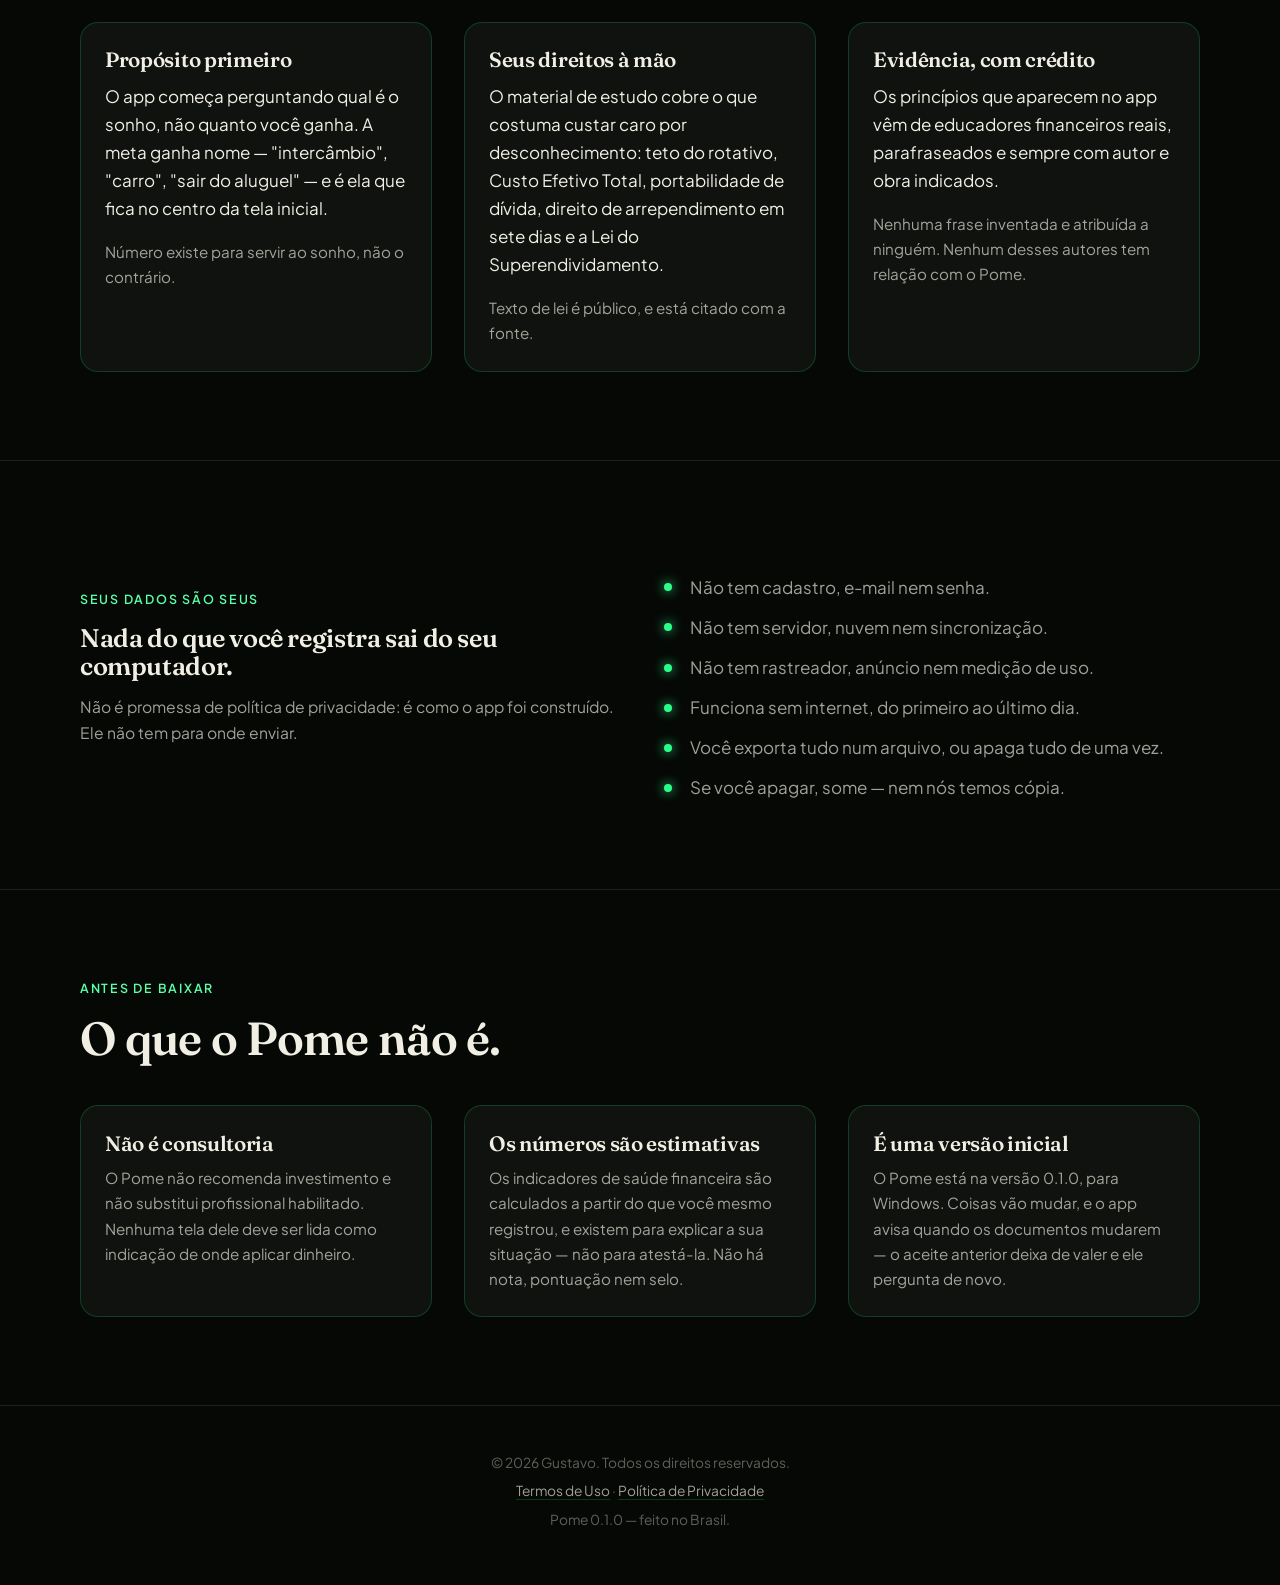
==== commit 6af01336: "site: sai a caixa do aviso do Windows A caixa pesava demais abaixo do botão, e o SHA-256 de 64 carac" ====
--- a/index.html
+++ b/index.html
@@ -24,7 +24,7 @@
   <meta property="og:type" content="website">
   <meta property="og:locale" content="pt_BR">
 
-  <link rel="icon" href="assets/marca/pome-icone.svg" type="image/svg+xml">
+  <link rel="icon" href="assets/marca/pome-favicon.svg" type="image/svg+xml">
   <link rel="stylesheet" href="assets/tokens.css">
   <link rel="stylesheet" href="estilo.css">
 </head>
@@ -37,14 +37,28 @@
   <div class="ambiente" aria-hidden="true">
     <div class="halo"></div>
 
-    <span class="folha" style="left: 8%;  animation-duration: 26s; animation-delay: -4s;  --folha-opacidade: 0.30"><svg width="11" height="15" viewBox="0 0 12 16" fill="none"><path d="M6 1 C10 5, 10 11, 6 15 C2 11, 2 5, 6 1 Z" fill="currentColor" opacity="0.55"/><path d="M6 2 L6 14" stroke="currentColor" stroke-width="0.5" opacity="0.5"/></svg></span>
-    <span class="folha" style="left: 19%; animation-duration: 34s; animation-delay: -17s; --folha-opacidade: 0.20"><svg width="9" height="12" viewBox="0 0 12 16" fill="none"><path d="M6 1 C10 5, 10 11, 6 15 C2 11, 2 5, 6 1 Z" fill="currentColor" opacity="0.55"/></svg></span>
-    <span class="folha" style="left: 31%; animation-duration: 22s; animation-delay: -9s;  --folha-opacidade: 0.38"><svg width="13" height="17" viewBox="0 0 12 16" fill="none"><path d="M6 1 C10 5, 10 11, 6 15 C2 11, 2 5, 6 1 Z" fill="currentColor" opacity="0.55"/><path d="M6 2 L6 14" stroke="currentColor" stroke-width="0.5" opacity="0.5"/></svg></span>
-    <span class="folha" style="left: 44%; animation-duration: 30s; animation-delay: -22s; --folha-opacidade: 0.22"><svg width="10" height="13" viewBox="0 0 12 16" fill="none"><path d="M6 1 C10 5, 10 11, 6 15 C2 11, 2 5, 6 1 Z" fill="currentColor" opacity="0.55"/></svg></span>
-    <span class="folha" style="left: 57%; animation-duration: 24s; animation-delay: -2s;  --folha-opacidade: 0.34"><svg width="12" height="16" viewBox="0 0 12 16" fill="none"><path d="M6 1 C10 5, 10 11, 6 15 C2 11, 2 5, 6 1 Z" fill="currentColor" opacity="0.55"/><path d="M6 2 L6 14" stroke="currentColor" stroke-width="0.5" opacity="0.5"/></svg></span>
-    <span class="folha" style="left: 68%; animation-duration: 32s; animation-delay: -13s; --folha-opacidade: 0.18"><svg width="9" height="12" viewBox="0 0 12 16" fill="none"><path d="M6 1 C10 5, 10 11, 6 15 C2 11, 2 5, 6 1 Z" fill="currentColor" opacity="0.55"/></svg></span>
-    <span class="folha" style="left: 79%; animation-duration: 20s; animation-delay: -7s;  --folha-opacidade: 0.40"><svg width="12" height="16" viewBox="0 0 12 16" fill="none"><path d="M6 1 C10 5, 10 11, 6 15 C2 11, 2 5, 6 1 Z" fill="currentColor" opacity="0.55"/><path d="M6 2 L6 14" stroke="currentColor" stroke-width="0.5" opacity="0.5"/></svg></span>
-    <span class="folha" style="left: 90%; animation-duration: 28s; animation-delay: -19s; --folha-opacidade: 0.26"><svg width="10" height="14" viewBox="0 0 12 16" fill="none"><path d="M6 1 C10 5, 10 11, 6 15 C2 11, 2 5, 6 1 Z" fill="currentColor" opacity="0.55"/></svg></span>
+    <span class="folha" style="left: 4%; animation-duration: 26s; animation-delay: -4s; --folha-opacidade: 0.3"><svg width="11" height="15" viewBox="0 0 12 16" fill="none"><path d="M6 1 C10 5, 10 11, 6 15 C2 11, 2 5, 6 1 Z" fill="currentColor" opacity="0.55"/></svg></span>
+    <span class="folha" style="left: 9%; animation-duration: 33s; animation-delay: -19s; --folha-opacidade: 0.18"><svg width="9" height="12" viewBox="0 0 12 16" fill="none"><path d="M6 1 C10 5, 10 11, 6 15 C2 11, 2 5, 6 1 Z" fill="currentColor" opacity="0.55"/><path d="M6 2 L6 14" stroke="currentColor" stroke-width="0.5" opacity="0.5"/></svg></span>
+    <span class="folha" style="left: 15%; animation-duration: 21s; animation-delay: -8s; --folha-opacidade: 0.36"><svg width="13" height="17" viewBox="0 0 12 16" fill="none"><path d="M6 1 C10 5, 10 11, 6 15 C2 11, 2 5, 6 1 Z" fill="currentColor" opacity="0.55"/><path d="M6 2 L6 14" stroke="currentColor" stroke-width="0.5" opacity="0.5"/></svg></span>
+    <span class="folha" style="left: 21%; animation-duration: 29s; animation-delay: -24s; --folha-opacidade: 0.22"><svg width="10" height="13" viewBox="0 0 12 16" fill="none"><path d="M6 1 C10 5, 10 11, 6 15 C2 11, 2 5, 6 1 Z" fill="currentColor" opacity="0.55"/></svg></span>
+    <span class="folha" style="left: 27%; animation-duration: 24s; animation-delay: -2s; --folha-opacidade: 0.32"><svg width="12" height="16" viewBox="0 0 12 16" fill="none"><path d="M6 1 C10 5, 10 11, 6 15 C2 11, 2 5, 6 1 Z" fill="currentColor" opacity="0.55"/><path d="M6 2 L6 14" stroke="currentColor" stroke-width="0.5" opacity="0.5"/></svg></span>
+    <span class="folha" style="left: 33%; animation-duration: 36s; animation-delay: -13s; --folha-opacidade: 0.16"><svg width="9" height="12" viewBox="0 0 12 16" fill="none"><path d="M6 1 C10 5, 10 11, 6 15 C2 11, 2 5, 6 1 Z" fill="currentColor" opacity="0.55"/><path d="M6 2 L6 14" stroke="currentColor" stroke-width="0.5" opacity="0.5"/></svg></span>
+    <span class="folha" style="left: 39%; animation-duration: 19s; animation-delay: -7s; --folha-opacidade: 0.4"><svg width="13" height="17" viewBox="0 0 12 16" fill="none"><path d="M6 1 C10 5, 10 11, 6 15 C2 11, 2 5, 6 1 Z" fill="currentColor" opacity="0.55"/></svg></span>
+    <span class="folha" style="left: 45%; animation-duration: 31s; animation-delay: -27s; --folha-opacidade: 0.24"><svg width="10" height="13" viewBox="0 0 12 16" fill="none"><path d="M6 1 C10 5, 10 11, 6 15 C2 11, 2 5, 6 1 Z" fill="currentColor" opacity="0.55"/><path d="M6 2 L6 14" stroke="currentColor" stroke-width="0.5" opacity="0.5"/></svg></span>
+    <span class="folha" style="left: 51%; animation-duration: 23s; animation-delay: -11s; --folha-opacidade: 0.34"><svg width="12" height="16" viewBox="0 0 12 16" fill="none"><path d="M6 1 C10 5, 10 11, 6 15 C2 11, 2 5, 6 1 Z" fill="currentColor" opacity="0.55"/><path d="M6 2 L6 14" stroke="currentColor" stroke-width="0.5" opacity="0.5"/></svg></span>
+    <span class="folha" style="left: 57%; animation-duration: 27s; animation-delay: -5s; --folha-opacidade: 0.2"><svg width="9" height="12" viewBox="0 0 12 16" fill="none"><path d="M6 1 C10 5, 10 11, 6 15 C2 11, 2 5, 6 1 Z" fill="currentColor" opacity="0.55"/></svg></span>
+    <span class="folha" style="left: 62%; animation-duration: 34s; animation-delay: -21s; --folha-opacidade: 0.28"><svg width="11" height="15" viewBox="0 0 12 16" fill="none"><path d="M6 1 C10 5, 10 11, 6 15 C2 11, 2 5, 6 1 Z" fill="currentColor" opacity="0.55"/><path d="M6 2 L6 14" stroke="currentColor" stroke-width="0.5" opacity="0.5"/></svg></span>
+    <span class="folha" style="left: 68%; animation-duration: 22s; animation-delay: -15s; --folha-opacidade: 0.38"><svg width="13" height="17" viewBox="0 0 12 16" fill="none"><path d="M6 1 C10 5, 10 11, 6 15 C2 11, 2 5, 6 1 Z" fill="currentColor" opacity="0.55"/><path d="M6 2 L6 14" stroke="currentColor" stroke-width="0.5" opacity="0.5"/></svg></span>
+    <span class="folha" style="left: 73%; animation-duration: 30s; animation-delay: -3s; --folha-opacidade: 0.19"><svg width="10" height="13" viewBox="0 0 12 16" fill="none"><path d="M6 1 C10 5, 10 11, 6 15 C2 11, 2 5, 6 1 Z" fill="currentColor" opacity="0.55"/></svg></span>
+    <span class="folha" style="left: 78%; animation-duration: 25s; animation-delay: -18s; --folha-opacidade: 0.33"><svg width="12" height="16" viewBox="0 0 12 16" fill="none"><path d="M6 1 C10 5, 10 11, 6 15 C2 11, 2 5, 6 1 Z" fill="currentColor" opacity="0.55"/><path d="M6 2 L6 14" stroke="currentColor" stroke-width="0.5" opacity="0.5"/></svg></span>
+    <span class="folha" style="left: 83%; animation-duration: 37s; animation-delay: -9s; --folha-opacidade: 0.15"><svg width="9" height="12" viewBox="0 0 12 16" fill="none"><path d="M6 1 C10 5, 10 11, 6 15 C2 11, 2 5, 6 1 Z" fill="currentColor" opacity="0.55"/><path d="M6 2 L6 14" stroke="currentColor" stroke-width="0.5" opacity="0.5"/></svg></span>
+    <span class="folha" style="left: 88%; animation-duration: 20s; animation-delay: -25s; --folha-opacidade: 0.42"><svg width="13" height="17" viewBox="0 0 12 16" fill="none"><path d="M6 1 C10 5, 10 11, 6 15 C2 11, 2 5, 6 1 Z" fill="currentColor" opacity="0.55"/></svg></span>
+    <span class="folha" style="left: 92%; animation-duration: 28s; animation-delay: -6s; --folha-opacidade: 0.26"><svg width="11" height="15" viewBox="0 0 12 16" fill="none"><path d="M6 1 C10 5, 10 11, 6 15 C2 11, 2 5, 6 1 Z" fill="currentColor" opacity="0.55"/><path d="M6 2 L6 14" stroke="currentColor" stroke-width="0.5" opacity="0.5"/></svg></span>
+    <span class="folha" style="left: 96%; animation-duration: 32s; animation-delay: -16s; --folha-opacidade: 0.21"><svg width="10" height="13" viewBox="0 0 12 16" fill="none"><path d="M6 1 C10 5, 10 11, 6 15 C2 11, 2 5, 6 1 Z" fill="currentColor" opacity="0.55"/><path d="M6 2 L6 14" stroke="currentColor" stroke-width="0.5" opacity="0.5"/></svg></span>
+    <span class="folha" style="left: 12%; animation-duration: 35s; animation-delay: -29s; --folha-opacidade: 0.17"><svg width="9" height="12" viewBox="0 0 12 16" fill="none"><path d="M6 1 C10 5, 10 11, 6 15 C2 11, 2 5, 6 1 Z" fill="currentColor" opacity="0.55"/></svg></span>
+    <span class="folha" style="left: 36%; animation-duration: 18s; animation-delay: -12s; --folha-opacidade: 0.44"><svg width="12" height="16" viewBox="0 0 12 16" fill="none"><path d="M6 1 C10 5, 10 11, 6 15 C2 11, 2 5, 6 1 Z" fill="currentColor" opacity="0.55"/><path d="M6 2 L6 14" stroke="currentColor" stroke-width="0.5" opacity="0.5"/></svg></span>
+    <span class="folha" style="left: 66%; animation-duration: 26s; animation-delay: -22s; --folha-opacidade: 0.29"><svg width="11" height="15" viewBox="0 0 12 16" fill="none"><path d="M6 1 C10 5, 10 11, 6 15 C2 11, 2 5, 6 1 Z" fill="currentColor" opacity="0.55"/><path d="M6 2 L6 14" stroke="currentColor" stroke-width="0.5" opacity="0.5"/></svg></span>
+    <span class="folha" style="left: 84%; animation-duration: 23s; animation-delay: -1s; --folha-opacidade: 0.31"><svg width="10" height="13" viewBox="0 0 12 16" fill="none"><path d="M6 1 C10 5, 10 11, 6 15 C2 11, 2 5, 6 1 Z" fill="currentColor" opacity="0.55"/></svg></span>
   </div>
 
   <header class="barra">
@@ -86,14 +100,6 @@
         <p class="confirmacao" id="confirmacao" role="status" aria-live="polite"></p>
       </div>
 
-      <p class="aviso-windows" id="aviso-windows">
-        <strong>O Windows vai avisar que não conhece este programa.</strong>
-        Isso acontece porque o instalador ainda não tem certificado de
-        assinatura — não porque haja algo de errado com ele. Para instalar
-        mesmo assim: <em>Mais informações</em> → <em>Executar assim mesmo</em>.
-        Se quiser conferir que o arquivo é o mesmo que publicamos, o SHA-256 é
-        <span class="impressao" id="impressao">—</span>
-      </p>
     </div>
 
     <!-- ── Os aparelhos ────────────────────────────────────────── -->
@@ -327,14 +333,12 @@
         botao.removeAttribute('href');
         botao.setAttribute('aria-disabled', 'true');
         botao.textContent = 'Instalador em preparo';
-        document.getElementById('aviso-windows').hidden = true;
         document.getElementById('selo-tamanho').textContent = '—';
         return;
       }
 
       botao.href = r.url;
       document.getElementById('selo-tamanho').textContent = r.tamanho;
-      document.getElementById('impressao').textContent = r.sha256;
       document.getElementById('versao-inline').textContent = r.versao;
       document.getElementById('versao-rodape').textContent = r.versao;
 
--- a/estilo.css
+++ b/estilo.css
@@ -383,33 +383,6 @@
   color: var(--neon-mid);
 }
 
-/* O aviso do SmartScreen. Some quando o instalador for assinado — até lá,
-   esconder o aviso seria deixar a pessoa achar que baixou vírus. */
-.aviso-windows {
-  max-width: 62ch;
-  margin: 1.5rem auto 0;
-  padding: 0.9rem 1.15rem;
-  border: 1px solid var(--border-neutra);
-  border-radius: 12px;
-  background: rgba(241, 239, 227, 0.03);
-  font-size: 0.86rem;
-  line-height: 1.55;
-  color: var(--cream-mid);
-  text-align: left;
-}
-
-.aviso-windows strong {
-  color: var(--cream);
-  font-weight: 600;
-}
-
-.impressao {
-  font-family: ui-monospace, 'Cascadia Mono', Menlo, monospace;
-  font-size: 0.74rem;
-  color: var(--cream-soft);
-  word-break: break-all;
-}
-
 /* ── Molduras dos aparelhos, em CSS puro ───────────────────────── */
 
 .aparelhos {
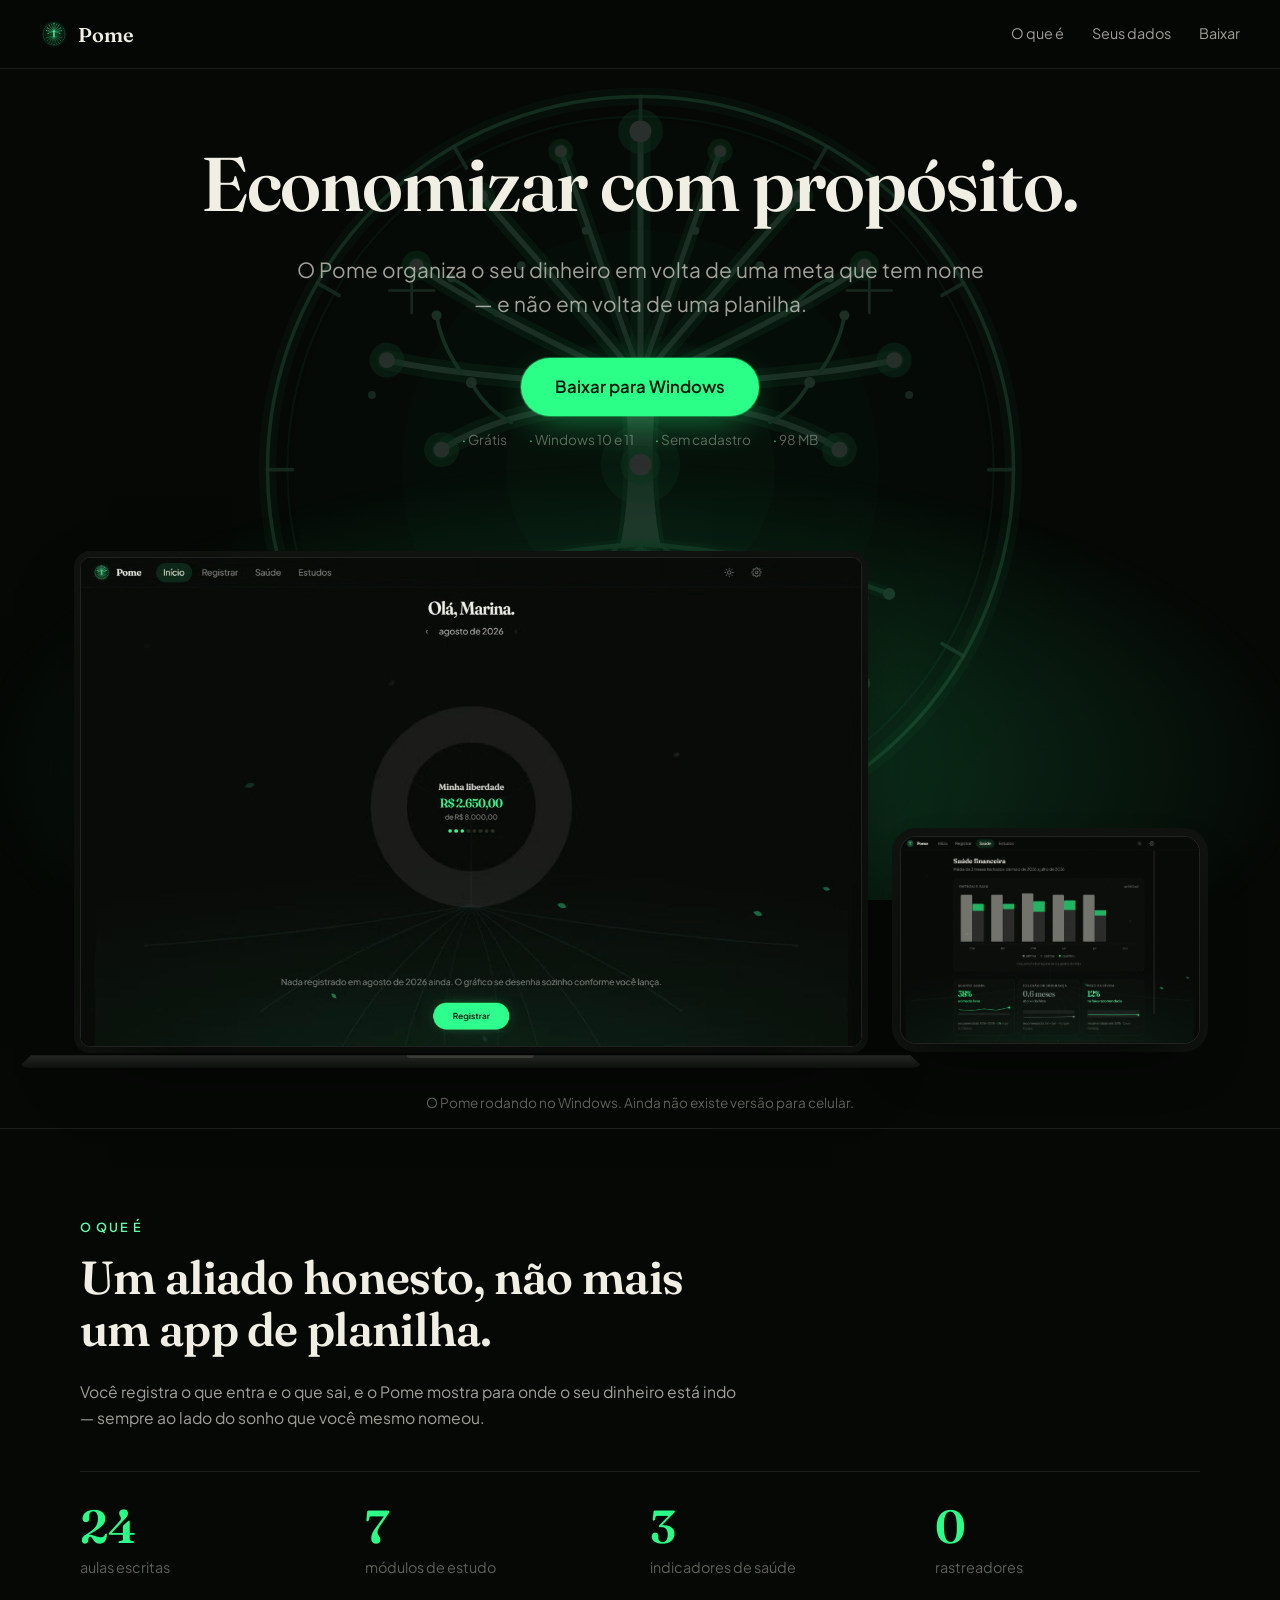
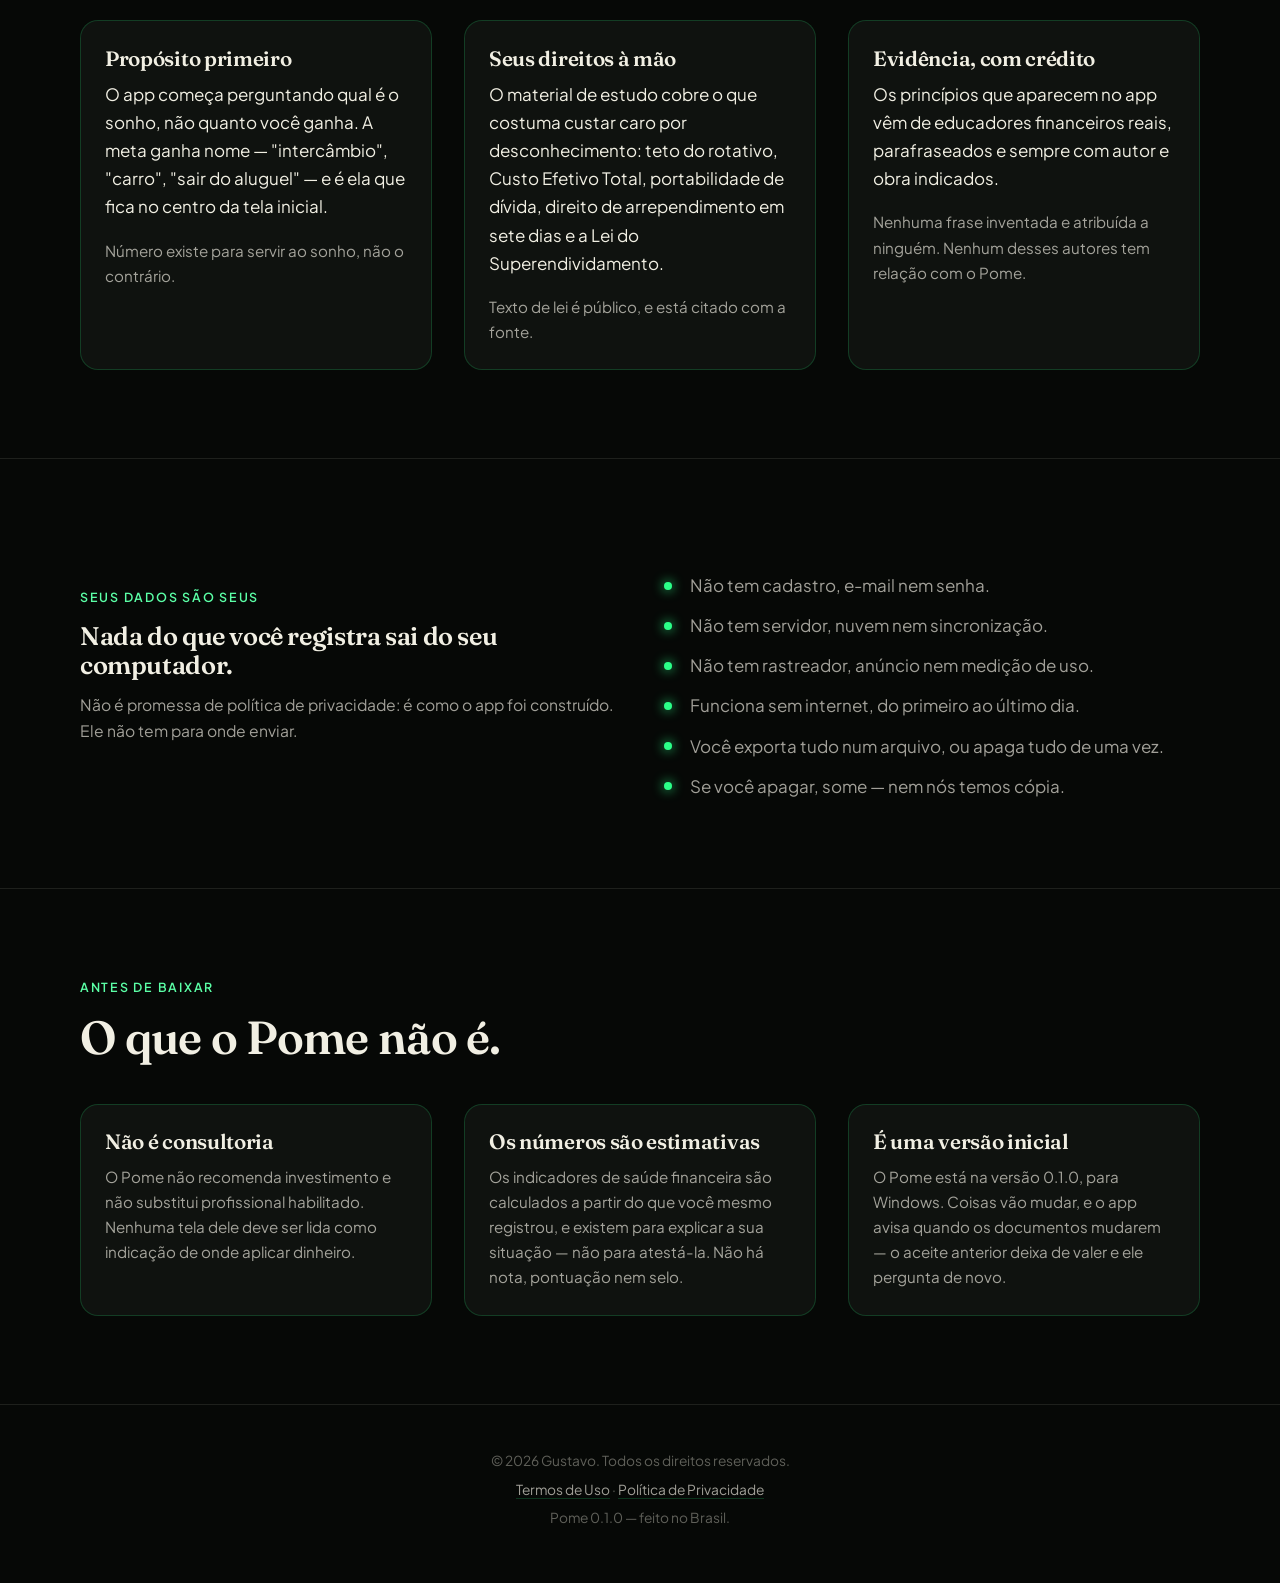
==== commit 81b04008: "site: a árvore da marca cresce atrás do título, e mais quatro efeitos O emblema desenhado galho por " ====
--- a/index.html
+++ b/index.html
@@ -76,7 +76,12 @@
   <main>
     <!-- ── Hero ────────────────────────────────────────────────── -->
     <div class="hero envolucro" id="baixar">
-      <h1>Economizar com propósito.</h1>
+      <!-- A árvore da marca, desenhada galho por galho. O SVG chega por
+           `assets/arvore.js`, gerado do kit — o emblema continua existindo num
+           lugar só. É decoração: não é narrada e não intercepta clique. -->
+      <div class="arvore-heroi" id="arvore-heroi" aria-hidden="true"></div>
+
+      <h1 id="titulo">Economizar com propósito.</h1>
       <p class="linha-fina">
         O Pome organiza o seu dinheiro em volta de uma meta que tem nome — e não
         em volta de uma planilha.
@@ -104,7 +109,7 @@
 
     <!-- ── Os aparelhos ────────────────────────────────────────── -->
     <div class="envolucro">
-      <div class="aparelhos">
+      <div class="aparelhos revelar">
         <div class="notebook">
           <div class="tela">
             <!--
@@ -150,7 +155,7 @@
     </div>
 
     <!-- ── Os três diferenciais ────────────────────────────────── -->
-    <section class="faixa" id="o-que-e">
+    <section class="faixa revelar" id="o-que-e">
       <div class="envolucro">
         <p class="olho">O que é</p>
         <h2>Um aliado honesto, não mais um app de planilha.</h2>
@@ -159,8 +164,15 @@
           dinheiro está indo — sempre ao lado do sonho que você mesmo nomeou.
         </p>
 
+        <ul class="numeros revelar" id="numeros">
+          <li><b data-numero="24">24</b><span>aulas escritas</span></li>
+          <li><b data-numero="7">7</b><span>módulos de estudo</span></li>
+          <li><b data-numero="3">3</b><span>indicadores de saúde</span></li>
+          <li><b data-numero="0">0</b><span>rastreadores</span></li>
+        </ul>
+
         <div class="tres">
-          <article class="cartao">
+          <article class="cartao revelar">
             <h3>Propósito primeiro</h3>
             <p>
               O app começa perguntando qual é o sonho, não quanto você ganha. A
@@ -170,7 +182,7 @@
             <p>Número existe para servir ao sonho, não o contrário.</p>
           </article>
 
-          <article class="cartao">
+          <article class="cartao revelar">
             <h3>Seus direitos à mão</h3>
             <p>
               O material de estudo cobre o que costuma custar caro por
@@ -181,7 +193,7 @@
             <p>Texto de lei é público, e está citado com a fonte.</p>
           </article>
 
-          <article class="cartao">
+          <article class="cartao revelar">
             <h3>Evidência, com crédito</h3>
             <p>
               Os princípios que aparecem no app vêm de educadores financeiros
@@ -197,8 +209,8 @@
     </section>
 
     <!-- ── Privacidade como argumento ──────────────────────────── -->
-    <section class="faixa" id="dados">
-      <div class="envolucro duas-colunas">
+    <section class="faixa revelar" id="dados">
+      <div class="envolucro duas-colunas revelar">
         <div>
           <p class="olho">Seus dados são seus</p>
           <h2>Nada do que você registra sai do seu computador.</h2>
@@ -219,12 +231,12 @@
     </section>
 
     <!-- ── Os limites, ditos por nós mesmos ────────────────────── -->
-    <section class="faixa">
+    <section class="faixa revelar">
       <div class="envolucro">
         <p class="olho">Antes de baixar</p>
         <h2>O que o Pome não é.</h2>
         <div class="tres">
-          <article class="cartao">
+          <article class="cartao revelar">
             <h3>Não é consultoria</h3>
             <p>
               O Pome não recomenda investimento e não substitui profissional
@@ -232,7 +244,7 @@
               aplicar dinheiro.
             </p>
           </article>
-          <article class="cartao">
+          <article class="cartao revelar">
             <h3>Os números são estimativas</h3>
             <p>
               Os indicadores de saúde financeira são calculados a partir do que
@@ -240,7 +252,7 @@
               para atestá-la. Não há nota, pontuação nem selo.
             </p>
           </article>
-          <article class="cartao">
+          <article class="cartao revelar">
             <h3>É uma versão inicial</h3>
             <p>
               O Pome está na versão <span id="versao-inline">0.1.0</span>, para
@@ -310,6 +322,173 @@
     });
   </script>
 
+  <script src="assets/arvore.js"></script>
+  <script src="assets/numeros.js"></script>
+  <script>
+    /*
+     * Os efeitos da página.
+     *
+     * Três regras que valem para todos eles:
+     *
+     * 1. NADA AQUI PODE ESCONDER CONTEÚDO PARA SEMPRE. A classe `js-revela` só
+     *    entra no <html> depois de o observador existir — sem ela, o CSS não
+     *    aplica estado inicial nenhum, e quem chega sem JavaScript vê a página
+     *    inteira, apenas sem a entrada.
+     * 2. `prefers-reduced-motion` desliga tudo. Não acelera: desliga, e o
+     *    estado final é o legível.
+     * 3. Só `opacity` e `transform`. O JavaScript escreve classe e variável
+     *    CSS; quem pinta é o navegador.
+     */
+    (function () {
+      var quieto = window.matchMedia('(prefers-reduced-motion: reduce)').matches;
+
+      // ── A árvore da marca, desenhada galho por galho ────────────
+      var casa = document.getElementById('arvore-heroi');
+      if (casa && window.POME_ARVORE) {
+        casa.innerHTML = window.POME_ARVORE;
+        if (!quieto) {
+          // O atraso é distribuído do tronco para as pontas: os traçados vêm
+          // nessa ordem no arquivo da marca, então o índice já é a ordem certa.
+          var tracos = casa.querySelectorAll('path, line, circle');
+          for (var i = 0; i < tracos.length; i++) {
+            tracos[i].style.animationDelay = (0.25 + i * 0.045).toFixed(2) + 's';
+          }
+        }
+      }
+
+      // ── O título chega palavra por palavra ──────────────────────
+      var titulo = document.getElementById('titulo');
+      if (titulo && !quieto) {
+        document.documentElement.classList.add('js-revela');
+        var palavras = titulo.textContent.split(' ');
+        titulo.textContent = '';
+        palavras.forEach(function (p, i) {
+          var span = document.createElement('span');
+          span.className = 'palavra';
+          span.textContent = p;
+          span.style.animationDelay = (0.15 + i * 0.11).toFixed(2) + 's';
+          titulo.appendChild(span);
+          if (i < palavras.length - 1) titulo.appendChild(document.createTextNode(' '));
+        });
+      }
+
+      // ── Entrada ao rolar ────────────────────────────────────────
+      var alvos = document.querySelectorAll('.revelar');
+      if (!quieto && 'IntersectionObserver' in window && alvos.length) {
+        document.documentElement.classList.add('js-revela');
+
+        var observador = new IntersectionObserver(
+          function (entradas) {
+            entradas.forEach(function (e) {
+              if (!e.isIntersecting) return;
+              // Escalonar por irmão: os três cartões de uma faixa entram em
+              // cascata, e não como um bloco só.
+              var irmaos = e.target.parentElement
+                ? [].slice.call(e.target.parentElement.children).filter(function (n) {
+                    return n.classList && n.classList.contains('revelar');
+                  })
+                : [];
+              var ordem = Math.max(0, irmaos.indexOf(e.target));
+              e.target.style.transitionDelay = (ordem * 0.09).toFixed(2) + 's';
+              e.target.classList.add('visto');
+              observador.unobserve(e.target);
+            });
+          },
+          { threshold: 0.15, rootMargin: '0px 0px -8% 0px' }
+        );
+
+        for (var j = 0; j < alvos.length; j++) observador.observe(alvos[j]);
+
+        /*
+         * A REDE DE SEGURANÇA, e ela não é opcional.
+         *
+         * Todo o conteúdo abaixo da primeira tela nasce invisível esperando o
+         * observador. Se ele não disparar — navegador antigo, aba restaurada
+         * em segundo plano, contêiner que o cálculo de interseção não enxerga,
+         * ou simplesmente um caso que eu não previ — a página fica em branco.
+         *
+         * Enfeite não pode ser o único caminho até o texto. Passados dois
+         * segundos, tudo o que ainda estiver escondido aparece, com ou sem
+         * animação. Perder a entrada é um detalhe; perder a página é o produto.
+         */
+        setTimeout(function () {
+          for (var s = 0; s < alvos.length; s++) alvos[s].classList.add('visto');
+        }, 2000);
+      }
+
+      // ── Os números contam ao aparecer ───────────────────────────
+      //
+      // As metas vêm de `assets/numeros.js`, contadas de src/data pelo gerador.
+      // O HTML já traz o valor final escrito: se o JavaScript não rodar, a
+      // página informa certo — só não conta.
+      var numeros = document.getElementById('numeros');
+      if (numeros && window.POME_NUMEROS) {
+        var campos = numeros.querySelectorAll('[data-numero]');
+        var reais = [window.POME_NUMEROS.aulas, window.POME_NUMEROS.modulos, window.POME_NUMEROS.indicadores, 0];
+        for (var k = 0; k < campos.length; k++) {
+          if (typeof reais[k] === 'number') {
+            campos[k].setAttribute('data-numero', String(reais[k]));
+            campos[k].textContent = String(reais[k]);
+          }
+        }
+
+        if (!quieto && 'IntersectionObserver' in window) {
+          var contador = new IntersectionObserver(
+            function (entradas) {
+              entradas.forEach(function (e) {
+                if (!e.isIntersecting) return;
+                contador.unobserve(e.target);
+                var campos2 = e.target.querySelectorAll('[data-numero]');
+                for (var m = 0; m < campos2.length; m++) contar(campos2[m]);
+              });
+            },
+            { threshold: 0.4 }
+          );
+          contador.observe(numeros);
+        }
+      }
+
+      function contar(elemento) {
+        var alvo = parseInt(elemento.getAttribute('data-numero'), 10) || 0;
+        if (alvo === 0) return;
+        var inicio = null;
+        var duracao = 900;
+        elemento.textContent = '0';
+        requestAnimationFrame(function passo(agora) {
+          if (inicio === null) inicio = agora;
+          var t = Math.min(1, (agora - inicio) / duracao);
+          // Desacelera no fim: contador linear parece máquina, e este é um
+          // número sobre trabalho humano.
+          var suave = 1 - Math.pow(1 - t, 3);
+          elemento.textContent = String(Math.round(alvo * suave));
+          if (t < 1) requestAnimationFrame(passo);
+        });
+      }
+
+      // ── A luz que segue o cursor nos cartões ────────────────────
+      var cartoes = document.querySelectorAll('.cartao');
+      for (var n = 0; n < cartoes.length; n++) {
+        cartoes[n].addEventListener('pointermove', function (evento) {
+          var caixa = this.getBoundingClientRect();
+          this.style.setProperty('--x', ((evento.clientX - caixa.left) / caixa.width) * 100 + '%');
+          this.style.setProperty('--y', ((evento.clientY - caixa.top) / caixa.height) * 100 + '%');
+        });
+      }
+
+      // ── A barra ganha peso depois que a página sai do topo ──────
+      var barra = document.querySelector('.barra');
+      if (barra) {
+        var aoRolar = function () {
+          barra.classList.toggle('rolou', window.scrollY > 12);
+        };
+        aoRolar();
+        // `passive` porque este ouvinte nunca cancela a rolagem — sem isso o
+        // navegador espera pelo handler antes de rolar, e a página fica presa.
+        window.addEventListener('scroll', aoRolar, { passive: true });
+      }
+    })();
+  </script>
+
   <script src="assets/versao.js"></script>
   <script>
     /*
--- a/estilo.css
+++ b/estilo.css
@@ -33,6 +33,17 @@
 *::before,
 *::after {
   box-sizing: border-box;
+}
+
+/*
+ * Nenhum enfeite pode empurrar a página para o lado.
+ *
+ * `clip` e não `hidden`: `overflow-x: hidden` no <html> transforma o
+ * documento em contêiner de rolagem e QUEBRA o `position: sticky` da barra do
+ * topo. `clip` corta o transbordo sem criar rolagem nenhuma.
+ */
+html {
+  overflow-x: clip;
 }
 
 body {
@@ -259,7 +270,11 @@
 /* ── Hero ──────────────────────────────────────────────────────── */
 
 .hero {
-  padding: clamp(3.5rem, 11vw, 7rem) 0 clamp(2rem, 5vw, 3.5rem);
+  position: relative;
+  /* O de cima é respiro; o de baixo era vão morto. Com a caixa do aviso fora,
+     este padding somava com a margem dos aparelhos e empurrava o vídeo para
+     fora da primeira tela — justo o que a pessoa veio ver. */
+  padding: clamp(2.5rem, 7vw, 4.5rem) 0 0;
   text-align: center;
 }
 
@@ -271,14 +286,15 @@
 .hero .linha-fina {
   font-size: clamp(1.05rem, 2.4vw, 1.3rem);
   color: var(--cream-mid);
-  max-width: 34ch;
+  /* 34ch quebrava em três linhas e criava um bloco alto no meio do herói. */
+  max-width: 46ch;
   margin-inline: auto;
 }
 
 /* ── Download ──────────────────────────────────────────────────── */
 
 .baixar {
-  margin-top: 2.25rem;
+  margin-top: clamp(1.5rem, 3.5vw, 2.25rem);
   display: flex;
   flex-direction: column;
   align-items: center;
@@ -390,7 +406,7 @@
   align-items: flex-end;
   justify-content: center;
   gap: clamp(1rem, 3vw, 2.5rem);
-  margin: clamp(2rem, 6vw, 4rem) 0 1rem;
+  margin: clamp(1.75rem, 4vw, 2.75rem) 0 1rem;
   flex-wrap: wrap;
 }
 
@@ -617,3 +633,220 @@
     scroll-behavior: auto !important;
   }
 }
+
+/* ═══════════════════════════════════════════════════════════════
+ * EFEITOS
+ *
+ * Regras que valem para tudo aqui embaixo, e que não são estilo — são o que
+ * separa efeito de estrago:
+ *
+ * 1. Só `opacity` e `transform`. Toda animação roda na GPU; nenhuma delas
+ *    obriga o navegador a recalcular layout durante a rolagem.
+ * 2. Nada bloqueia conteúdo. Quem chega com JavaScript desligado, ou com o
+ *    observador indisponível, vê a página inteira — apenas sem a entrada.
+ * 3. `prefers-reduced-motion` não acelera: DESLIGA. O bloco no fim do arquivo
+ *    zera as durações, e cada efeito daqui tem um estado final legível.
+ * ═══════════════════════════════════════════════════════════════ */
+
+/* ── A árvore que se desenha atrás do herói ─────────────────────
+ *
+ * O mesmo emblema da marca, desenhado galho por galho — é o gesto de abertura
+ * do app trazido para a página, e a única coisa aqui que ninguém consegue
+ * copiar sem ter a árvore. O SVG chega por `assets/arvore.js`, gerado do kit,
+ * com `pathLength="1"` em cada traçado: assim uma regra de CSS serve para os
+ * quarenta, independentemente do comprimento real de cada curva.
+ */
+/*
+ * A caixa da árvore é ancorada NO HERÓI, e não no <main>.
+ *
+ * Sem `position: relative` no herói, o `absolute` daqui subia até o <main> e
+ * media a página inteira: a árvore nascia 1712 px de largura numa janela de
+ * 1426 e criava rolagem horizontal — que é o defeito que a própria folha de
+ * estilo proíbe algumas linhas acima.
+ */
+.arvore-heroi {
+  position: absolute;
+  inset: -14% 0 auto;
+  overflow: hidden;
+  display: grid;
+  place-items: center;
+  pointer-events: none;
+  z-index: -1;
+}
+
+.arvore-heroi svg {
+  width: min(105vh, 96vw);
+  height: auto;
+  opacity: 0.16;
+}
+
+.arvore-heroi path,
+.arvore-heroi line {
+  stroke-dasharray: 1;
+  stroke-dashoffset: 1;
+  animation: tracar 2s ease forwards;
+}
+
+.arvore-heroi circle {
+  opacity: 0;
+  animation: acender 1.4s ease forwards;
+}
+
+@keyframes tracar {
+  to {
+    stroke-dashoffset: 0;
+  }
+}
+
+@keyframes acender {
+  to {
+    opacity: 1;
+  }
+}
+
+/* ── Entrada ao rolar ──────────────────────────────────────────
+ *
+ * O estado inicial só é aplicado quando o JavaScript confirma que vai
+ * observar (`.js-revela` no <html>). Sem essa trava, quem tem JS desligado
+ * ficaria com a página inteira invisível — animação que esconde conteúdo é o
+ * jeito mais rápido de transformar enfeite em defeito.
+ */
+.js-revela .revelar {
+  opacity: 0;
+  transform: translateY(20px);
+}
+
+.js-revela .revelar.visto {
+  opacity: 1;
+  transform: none;
+  transition:
+    opacity 0.75s ease,
+    transform 0.75s cubic-bezier(0.2, 0.7, 0.2, 1);
+}
+
+/* ── O título, palavra por palavra ─────────────────────────────
+ *
+ * Mesma ideia da tela de boas-vindas do app: o texto CHEGA, em vez de já estar
+ * lá. Cada palavra é um bloco próprio para o `transform` não arrastar a linha
+ * inteira junto.
+ */
+.js-revela .palavra {
+  display: inline-block;
+  opacity: 0;
+  transform: translateY(0.4em);
+  animation: chegar 0.75s cubic-bezier(0.2, 0.7, 0.2, 1) forwards;
+}
+
+@keyframes chegar {
+  to {
+    opacity: 1;
+    transform: none;
+  }
+}
+
+/* ── A luz que segue o cursor nos cartões ──────────────────────
+ *
+ * O ponteiro escreve `--x` e `--y` no próprio cartão, e o gradiente lê. Nada
+ * de JavaScript pintando: o navegador resolve no compositor, e a folha de
+ * estilo continua sendo dona da aparência.
+ */
+.cartao {
+  position: relative;
+  overflow: hidden;
+  transition: border-color 0.35s ease, transform 0.35s ease;
+}
+
+.cartao::before {
+  content: '';
+  position: absolute;
+  inset: 0;
+  background: radial-gradient(
+    240px circle at var(--x, 50%) var(--y, 0%),
+    rgba(43, 255, 136, 0.12),
+    transparent 68%
+  );
+  opacity: 0;
+  transition: opacity 0.4s ease;
+  pointer-events: none;
+}
+
+.cartao:hover {
+  border-color: rgba(43, 255, 136, 0.35);
+  transform: translateY(-2px);
+}
+
+.cartao:hover::before {
+  opacity: 1;
+}
+
+.cartao > * {
+  position: relative;
+}
+
+/* ── Os números do material ────────────────────────────────────
+ *
+ * Contados de `src/data` pelo gerador. Afirmação de fato numa página pública
+ * não se digita: no dia em que um módulo entrar, o número muda sozinho.
+ */
+.numeros {
+  list-style: none;
+  margin: clamp(1.75rem, 4vw, 2.5rem) 0 0;
+  padding: 0;
+  display: grid;
+  grid-template-columns: repeat(auto-fit, minmax(150px, 1fr));
+  gap: 1.25rem;
+  border-top: 1px solid var(--border-neutra);
+  padding-top: clamp(1.5rem, 3vw, 2rem);
+}
+
+.numeros b {
+  display: block;
+  font-family: var(--fonte-titulo);
+  font-weight: 600;
+  font-size: clamp(2rem, 4.5vw, 2.9rem);
+  color: var(--neon);
+  line-height: 1;
+  font-variant-numeric: tabular-nums;
+}
+
+.numeros span {
+  display: block;
+  margin-top: 0.35rem;
+  font-size: 0.9rem;
+  color: var(--cream-soft);
+}
+
+/* ── A barra ganha peso depois que a página rola ───────────────*/
+.barra {
+  transition: background-color 0.3s ease, border-color 0.3s ease;
+}
+
+.barra.rolou {
+  background: rgba(6, 8, 6, 0.94);
+  border-bottom-color: var(--border);
+}
+
+/* ── Movimento reduzido: tudo acima fica no estado final ───────*/
+@media (prefers-reduced-motion: reduce) {
+  .arvore-heroi path,
+  .arvore-heroi line {
+    stroke-dashoffset: 0;
+    animation: none;
+  }
+
+  .arvore-heroi circle {
+    opacity: 1;
+    animation: none;
+  }
+
+  .js-revela .revelar,
+  .js-revela .palavra {
+    opacity: 1;
+    transform: none;
+    animation: none;
+  }
+
+  .cartao:hover {
+    transform: none;
+  }
+}
